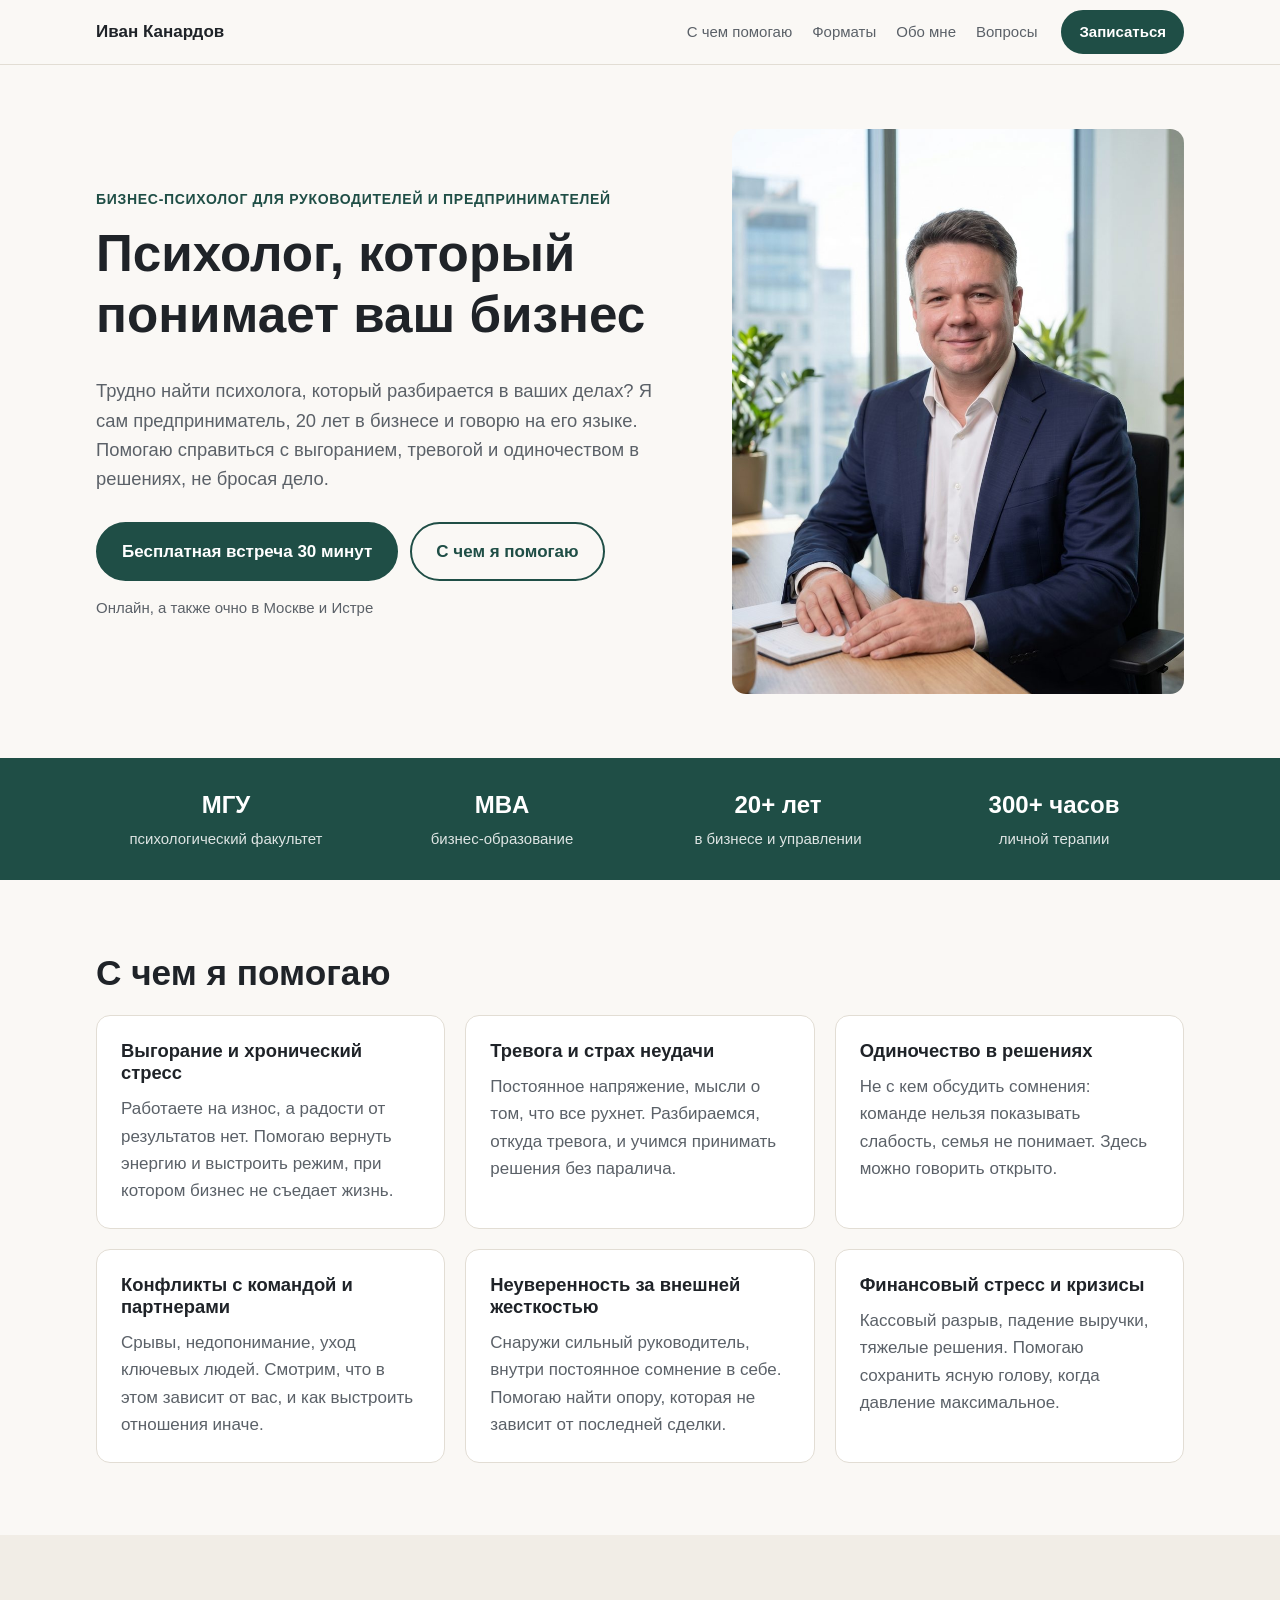
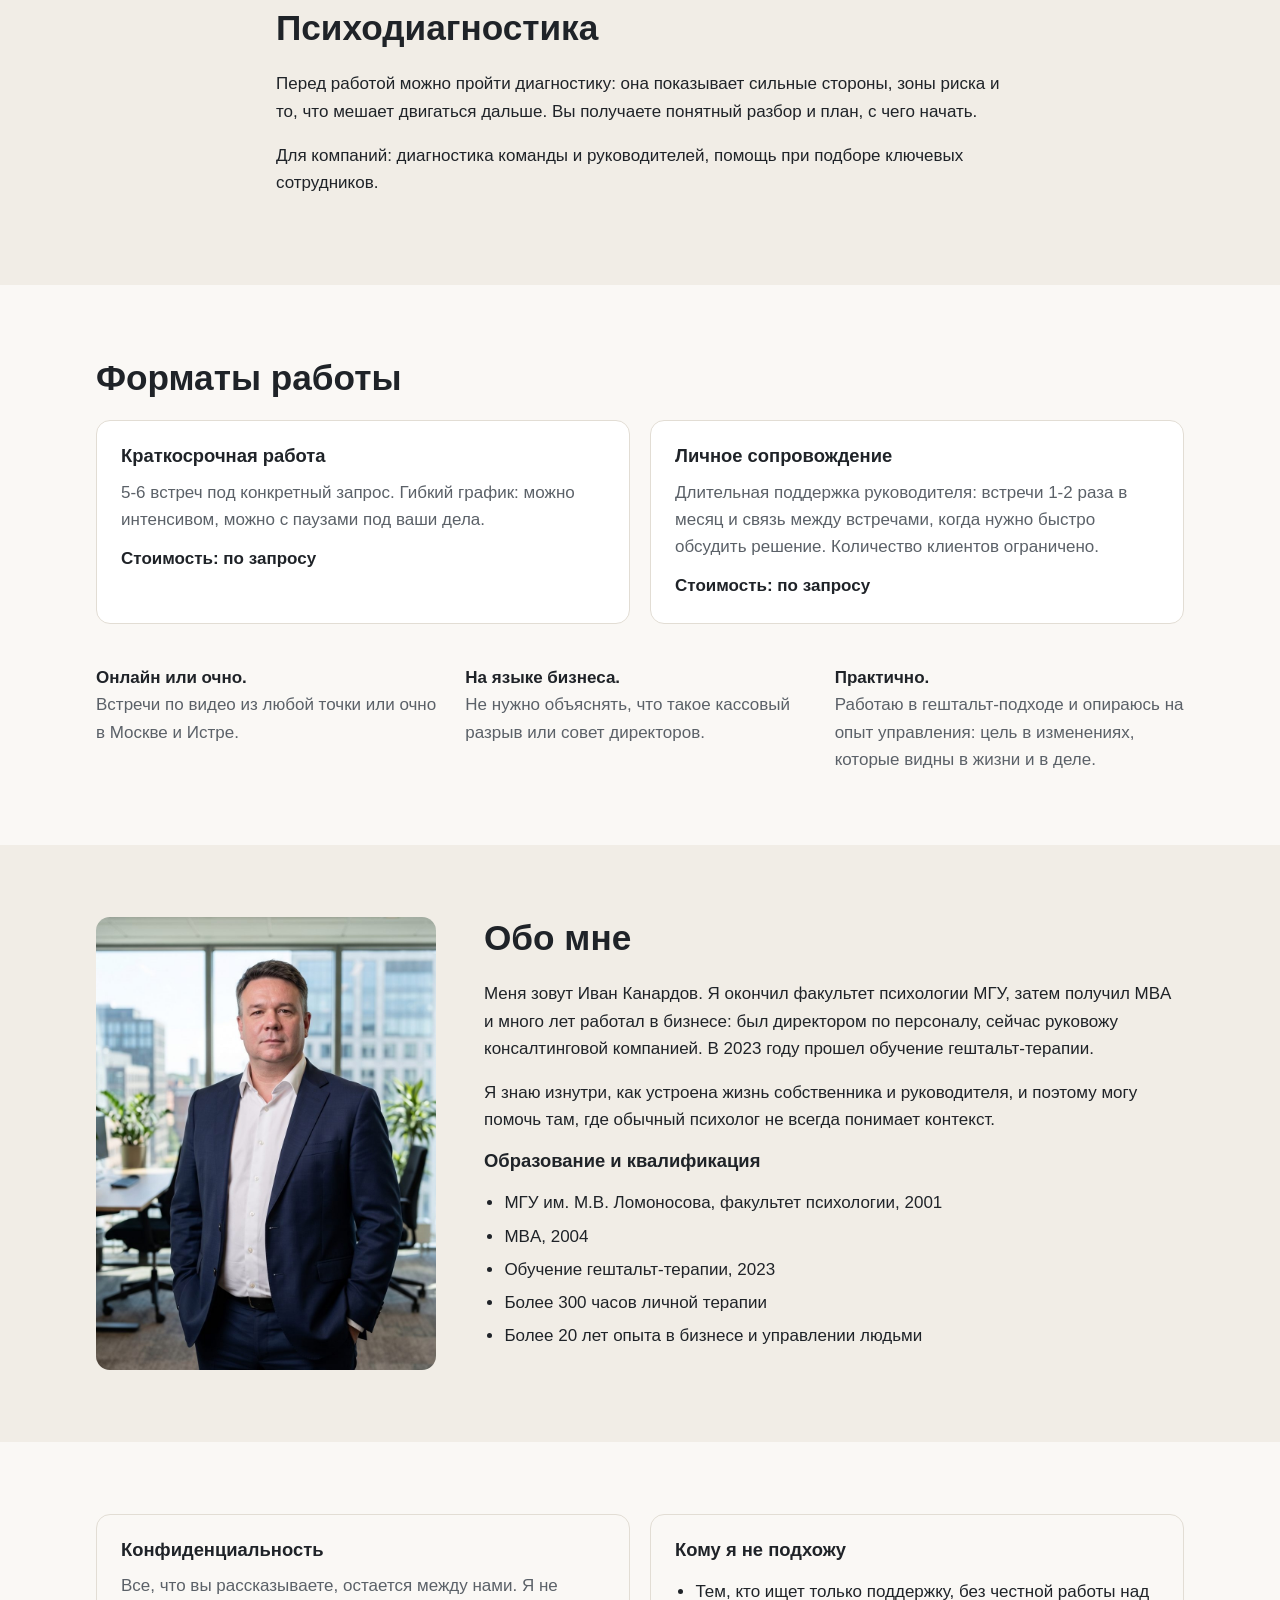
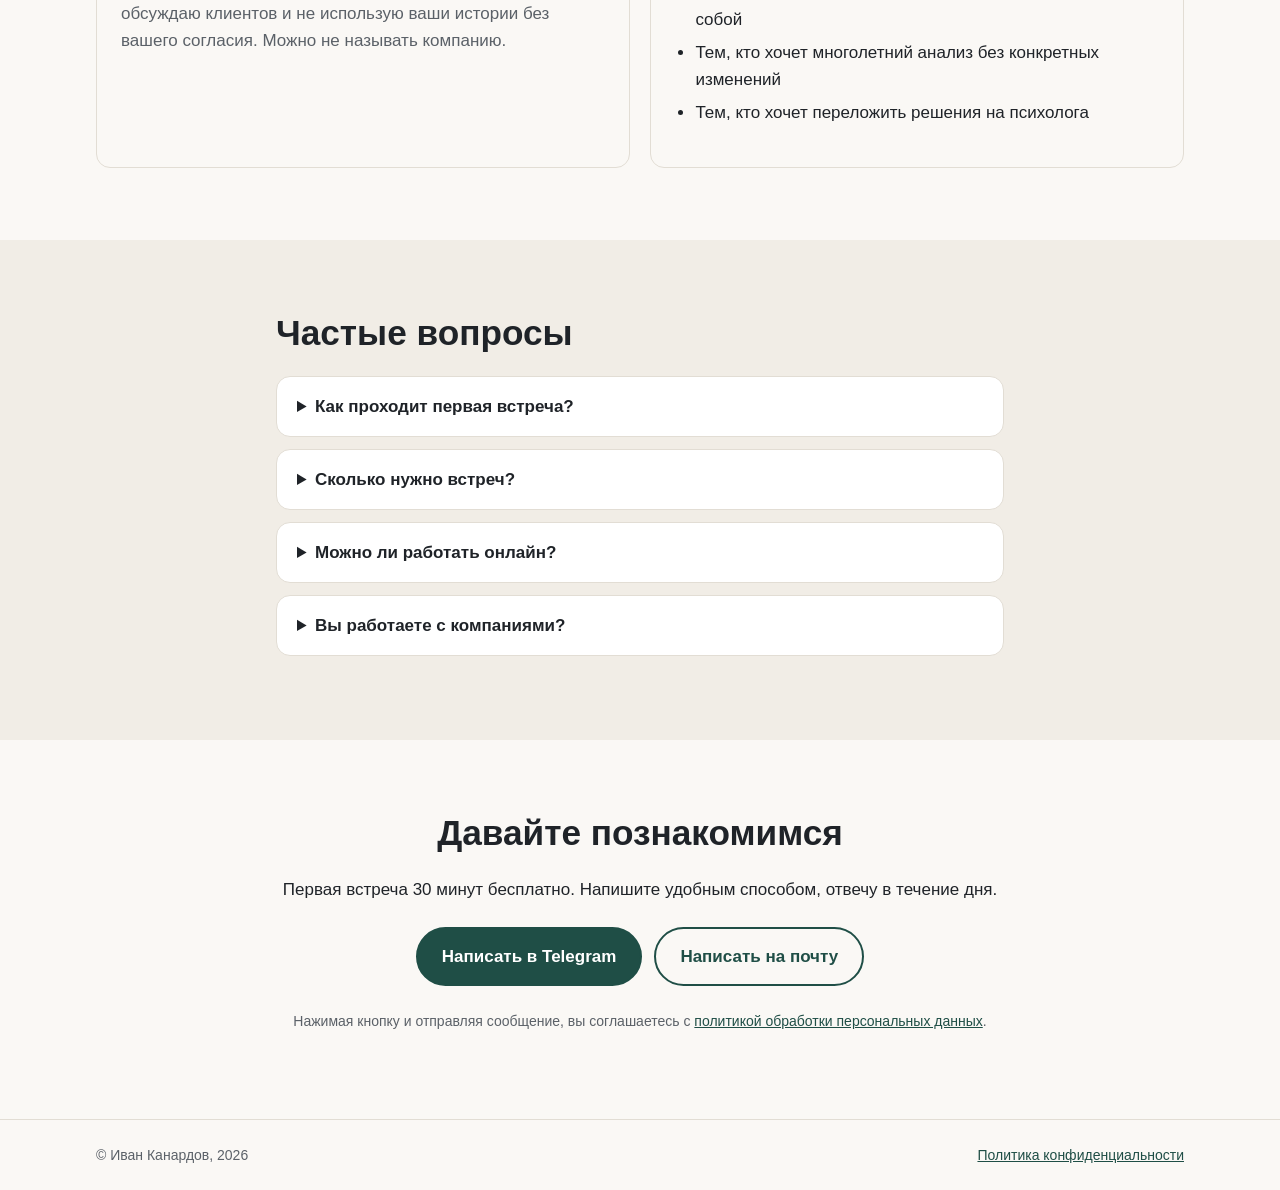
==== index.html @ 99f37c98 "Фото, контакты Telegram и почта Co-Authored-By: Claude Opus 5.5 (1M context) <noreply@anthropic.com>" ====
<!doctype html>
<html lang="ru">
<head>
<meta charset="utf-8">
<meta name="viewport" content="width=device-width, initial-scale=1">
<title>Иван Канардов, бизнес-психолог для руководителей и предпринимателей</title>
<meta name="description" content="Психолог для предпринимателей и руководителей. Выгорание, тревога, решения под давлением, конфликты в команде. МГУ, MBA, 20+ лет в бизнесе. Онлайн, очно в Москве и Истре.">
<link rel="stylesheet" href="style.css">
<!-- TODO: Яндекс Метрика, вставить счетчик после регистрации -->
</head>
<body>

<header class="top">
  <div class="wrap top__in">
    <a href="#" class="logo">Иван Канардов</a>
    <nav class="nav">
      <a href="#help">С чем помогаю</a>
      <a href="#formats">Форматы</a>
      <a href="#about">Обо мне</a>
      <a href="#faq">Вопросы</a>
    </nav>
    <a href="https://t.me/KanardovIvan" class="btn btn--small">Записаться</a>
  </div>
</header>

<section class="hero">
  <div class="wrap hero__in">
    <div class="hero__text">
      <p class="eyebrow">Бизнес-психолог для руководителей и предпринимателей</p>
      <h1>Психолог, который понимает ваш бизнес</h1>
      <p class="lead">Трудно найти психолога, который разбирается в ваших делах? Я сам предприниматель, 20 лет в бизнесе и говорю на его языке. Помогаю справиться с выгоранием, тревогой и одиночеством в решениях, не бросая дело.</p>
      <div class="hero__cta">
        <a href="#contact" class="btn">Бесплатная встреча 30 минут</a>
        <a href="#help" class="btn btn--ghost">С чем я помогаю</a>
      </div>
      <p class="hero__note">Онлайн, а также очно в Москве и Истре</p>
    </div>
    <div class="hero__photo">
      <img src="img/photo.jpg" alt="Иван Канардов" onerror="this.parentNode.classList.add('hero__photo--empty')">
    </div>
  </div>
</section>

<section class="facts">
  <div class="wrap facts__in">
    <div><b>МГУ</b><span>психологический факультет</span></div>
    <div><b>MBA</b><span>бизнес-образование</span></div>
    <div><b>20+ лет</b><span>в бизнесе и управлении</span></div>
    <div><b>300+ часов</b><span>личной терапии</span></div>
  </div>
</section>

<section id="help" class="section">
  <div class="wrap">
    <h2>С чем я помогаю</h2>
    <div class="cards">
      <article class="card">
        <h3>Выгорание и хронический стресс</h3>
        <p>Работаете на износ, а радости от результатов нет. Помогаю вернуть энергию и выстроить режим, при котором бизнес не съедает жизнь.</p>
      </article>
      <article class="card">
        <h3>Тревога и страх неудачи</h3>
        <p>Постоянное напряжение, мысли о том, что все рухнет. Разбираемся, откуда тревога, и учимся принимать решения без паралича.</p>
      </article>
      <article class="card">
        <h3>Одиночество в решениях</h3>
        <p>Не с кем обсудить сомнения: команде нельзя показывать слабость, семья не понимает. Здесь можно говорить открыто.</p>
      </article>
      <article class="card">
        <h3>Конфликты с командой и партнерами</h3>
        <p>Срывы, недопонимание, уход ключевых людей. Смотрим, что в этом зависит от вас, и как выстроить отношения иначе.</p>
      </article>
      <article class="card">
        <h3>Неуверенность за внешней жесткостью</h3>
        <p>Снаружи сильный руководитель, внутри постоянное сомнение в себе. Помогаю найти опору, которая не зависит от последней сделки.</p>
      </article>
      <article class="card">
        <h3>Финансовый стресс и кризисы</h3>
        <p>Кассовый разрыв, падение выручки, тяжелые решения. Помогаю сохранить ясную голову, когда давление максимальное.</p>
      </article>
    </div>
  </div>
</section>

<section id="diagnostics" class="section section--alt">
  <div class="wrap narrow">
    <h2>Психодиагностика</h2>
    <!-- TODO: текст от Ивана: какие методики, сколько длится, что клиент получает на выходе -->
    <p>Перед работой можно пройти диагностику: она показывает сильные стороны, зоны риска и то, что мешает двигаться дальше. Вы получаете понятный разбор и план, с чего начать.</p>
    <p>Для компаний: диагностика команды и руководителей, помощь при подборе ключевых сотрудников.</p>
  </div>
</section>

<section id="formats" class="section">
  <div class="wrap">
    <h2>Форматы работы</h2>
    <div class="cards cards--2">
      <article class="card card--big">
        <h3>Краткосрочная работа</h3>
        <p>5-6 встреч под конкретный запрос. Гибкий график: можно интенсивом, можно с паузами под ваши дела.</p>
        <!-- TODO: цена -->
        <p class="price">Стоимость: по запросу</p>
      </article>
      <article class="card card--big">
        <h3>Личное сопровождение</h3>
        <p>Длительная поддержка руководителя: встречи 1-2 раза в месяц и связь между встречами, когда нужно быстро обсудить решение. Количество клиентов ограничено.</p>
        <p class="price">Стоимость: по запросу</p>
      </article>
    </div>
    <ul class="how">
      <li><b>Онлайн или очно.</b> Встречи по видео из любой точки или очно в Москве и Истре.</li>
      <li><b>На языке бизнеса.</b> Не нужно объяснять, что такое кассовый разрыв или совет директоров.</li>
      <li><b>Практично.</b> Работаю в гештальт-подходе и опираюсь на опыт управления: цель в изменениях, которые видны в жизни и в деле.</li>
    </ul>
  </div>
</section>

<section id="about" class="section section--alt">
  <div class="wrap about">
    <img class="about__photo" src="img/about.jpg" alt="Иван Канардов" loading="lazy">
    <div>
    <h2>Обо мне</h2>
    <p>Меня зовут Иван Канардов. Я окончил факультет психологии МГУ, затем получил MBA и много лет работал в бизнесе: был директором по персоналу, сейчас руковожу консалтинговой компанией. В 2023 году прошел обучение гештальт-терапии.</p>
    <p>Я знаю изнутри, как устроена жизнь собственника и руководителя, и поэтому могу помочь там, где обычный психолог не всегда понимает контекст.</p>
    <h3>Образование и квалификация</h3>
    <ul class="list">
      <li>МГУ им. М.В. Ломоносова, факультет психологии, 2001</li>
      <li>MBA, 2004</li>
      <li>Обучение гештальт-терапии, 2023</li>
      <li>Более 300 часов личной терапии</li>
      <li>Более 20 лет опыта в бизнесе и управлении людьми</li>
    </ul>
    </div>
  </div>
</section>

<section class="section">
  <div class="wrap cards cards--2">
    <article class="card card--plain">
      <h3>Конфиденциальность</h3>
      <p>Все, что вы рассказываете, остается между нами. Я не обсуждаю клиентов и не использую ваши истории без вашего согласия. Можно не называть компанию.</p>
    </article>
    <article class="card card--plain">
      <h3>Кому я не подхожу</h3>
      <ul class="list">
        <li>Тем, кто ищет только поддержку, без честной работы над собой</li>
        <li>Тем, кто хочет многолетний анализ без конкретных изменений</li>
        <li>Тем, кто хочет переложить решения на психолога</li>
      </ul>
    </article>
  </div>
</section>

<section id="faq" class="section section--alt">
  <div class="wrap narrow">
    <h2>Частые вопросы</h2>
    <details><summary>Как проходит первая встреча?</summary><p>Это бесплатный разговор на 30 минут по видео. Вы рассказываете, что беспокоит, я задаю вопросы и говорю, чем могу помочь. Решение о дальнейшей работе принимаете вы.</p></details>
    <details><summary>Сколько нужно встреч?</summary><p>Под конкретный запрос часто хватает 5-6 встреч. Если задача шире, договоримся о длительном сопровождении.</p></details>
    <details><summary>Можно ли работать онлайн?</summary><p>Да, большинство встреч проходит онлайн. Это удобно при плотном графике и командировках.</p></details>
    <details><summary>Вы работаете с компаниями?</summary><p>Да: диагностика команд, сопровождение руководителей, помощь в конфликтах. Напишите, обсудим задачу.</p></details>
  </div>
</section>

<section id="contact" class="section contact">
  <div class="wrap narrow">
    <h2>Давайте познакомимся</h2>
    <p>Первая встреча 30 минут бесплатно. Напишите удобным способом, отвечу в течение дня.</p>
    <div class="contact__btns">
      <a class="btn" href="https://t.me/KanardovIvan">Написать в Telegram</a>
      <a class="btn btn--ghost" href="mailto:kanardov@gmail.com">Написать на почту</a>
    </div>
    <p class="small">Нажимая кнопку и отправляя сообщение, вы соглашаетесь с <a href="privacy.html">политикой обработки персональных данных</a>.</p>
  </div>
</section>

<footer class="foot">
  <div class="wrap foot__in">
    <span>© Иван Канардов, 2026</span>
    <a href="privacy.html">Политика конфиденциальности</a>
  </div>
</footer>

</body>
</html>
---- style.css ----
:root {
  --bg: #faf8f5;
  --bg-alt: #f1ede6;
  --text: #1f2328;
  --muted: #5b6168;
  --accent: #1f4e46;
  --accent-hover: #163a34;
  --card: #ffffff;
  --line: #e2ddd4;
  --radius: 14px;
}

* { box-sizing: border-box; }
html { scroll-behavior: smooth; }
body {
  margin: 0;
  font-family: -apple-system, BlinkMacSystemFont, "Segoe UI", Roboto, Arial, sans-serif;
  font-size: 17px;
  line-height: 1.6;
  color: var(--text);
  background: var(--bg);
}
img { max-width: 100%; display: block; }
a { color: var(--accent); }
h1, h2, h3 { line-height: 1.2; margin: 0 0 .6em; }
h1 { font-size: clamp(2rem, 5vw, 3.2rem); }
h2 { font-size: clamp(1.6rem, 3.5vw, 2.2rem); }
h3 { font-size: 1.15rem; }

.wrap { max-width: 1120px; margin: 0 auto; padding: 0 16px; }
.narrow { max-width: 760px; }

.btn {
  display: inline-block;
  background: var(--accent);
  color: #fff;
  text-decoration: none;
  padding: 14px 24px;
  border-radius: 999px;
  font-weight: 600;
  border: 2px solid var(--accent);
  transition: background .15s;
}
.btn:hover { background: var(--accent-hover); border-color: var(--accent-hover); }
.btn--ghost { background: transparent; color: var(--accent); }
.btn--ghost:hover { background: var(--bg-alt); }
.btn--small { padding: 8px 16px; font-size: 15px; }

.top {
  position: sticky; top: 0; z-index: 10;
  background: rgba(250, 248, 245, .95);
  border-bottom: 1px solid var(--line);
}
.top__in { display: flex; align-items: center; gap: 24px; height: 64px; }
.logo { font-weight: 700; text-decoration: none; color: var(--text); margin-right: auto; }
.nav { display: flex; gap: 20px; }
.nav a { color: var(--muted); text-decoration: none; font-size: 15px; }
.nav a:hover { color: var(--text); }

.hero { padding: 64px 0; }
.hero__in { display: grid; grid-template-columns: 1.3fr 1fr; gap: 48px; align-items: center; }
.eyebrow { color: var(--accent); font-weight: 600; text-transform: uppercase; letter-spacing: .05em; font-size: 14px; margin: 0 0 12px; }
.lead { font-size: 1.15rem; color: var(--muted); }
.hero__cta { display: flex; flex-wrap: wrap; gap: 12px; margin: 28px 0 12px; }
.hero__note { color: var(--muted); font-size: 15px; }
.hero__photo img { border-radius: var(--radius); aspect-ratio: 4 / 5; object-fit: cover; width: 100%; }
.hero__photo--empty { aspect-ratio: 4 / 5; background: var(--bg-alt); border-radius: var(--radius); }
.hero__photo--empty img { display: none; }

.facts { background: var(--accent); color: #fff; padding: 28px 0; }
.facts__in { display: grid; grid-template-columns: repeat(4, 1fr); gap: 16px; text-align: center; }
.facts b { display: block; font-size: 1.5rem; }
.facts span { opacity: .85; font-size: 15px; }

.section { padding: 72px 0; }
.section--alt { background: var(--bg-alt); }

.cards { display: grid; grid-template-columns: repeat(3, 1fr); gap: 20px; }
.cards--2 { grid-template-columns: repeat(2, 1fr); }
.card { background: var(--card); border: 1px solid var(--line); border-radius: var(--radius); padding: 24px; }
.card p { color: var(--muted); margin: 0; }
.card--big p + p { margin-top: 12px; }
.card--plain { background: transparent; }
.price { color: var(--text) !important; font-weight: 600; }

.how { list-style: none; padding: 0; margin: 40px 0 0; display: grid; grid-template-columns: repeat(3, 1fr); gap: 20px; }
.how li { color: var(--muted); }
.how b { color: var(--text); display: block; }

.list { padding-left: 1.2em; }
.list li { margin-bottom: 6px; }

details { background: var(--card); border: 1px solid var(--line); border-radius: var(--radius); padding: 16px 20px; margin-bottom: 12px; }
summary { cursor: pointer; font-weight: 600; }
details p { color: var(--muted); margin: 12px 0 0; }

.contact { text-align: center; }
.contact__btns { display: flex; justify-content: center; flex-wrap: wrap; gap: 12px; margin: 24px 0; }
.small { font-size: 14px; color: var(--muted); }

.foot { border-top: 1px solid var(--line); padding: 24px 0; font-size: 14px; color: var(--muted); }
.foot__in { display: flex; justify-content: space-between; flex-wrap: wrap; gap: 12px; }

@media (max-width: 860px) {
  .nav { display: none; }
  .hero { padding: 40px 0; }
  .hero__in { grid-template-columns: 1fr; gap: 32px; }
  .hero__photo { max-width: 360px; }
  .facts__in { grid-template-columns: repeat(2, 1fr); }
  .cards, .cards--2, .how { grid-template-columns: 1fr; }
  .section { padding: 48px 0; }
}

.about { display: grid; grid-template-columns: 340px 1fr; gap: 48px; align-items: start; }
.about__photo { border-radius: var(--radius); aspect-ratio: 3 / 4; object-fit: cover; width: 100%; }
@media (max-width: 860px) {
  .about { grid-template-columns: 1fr; gap: 24px; }
  .about__photo { max-width: 320px; }
}
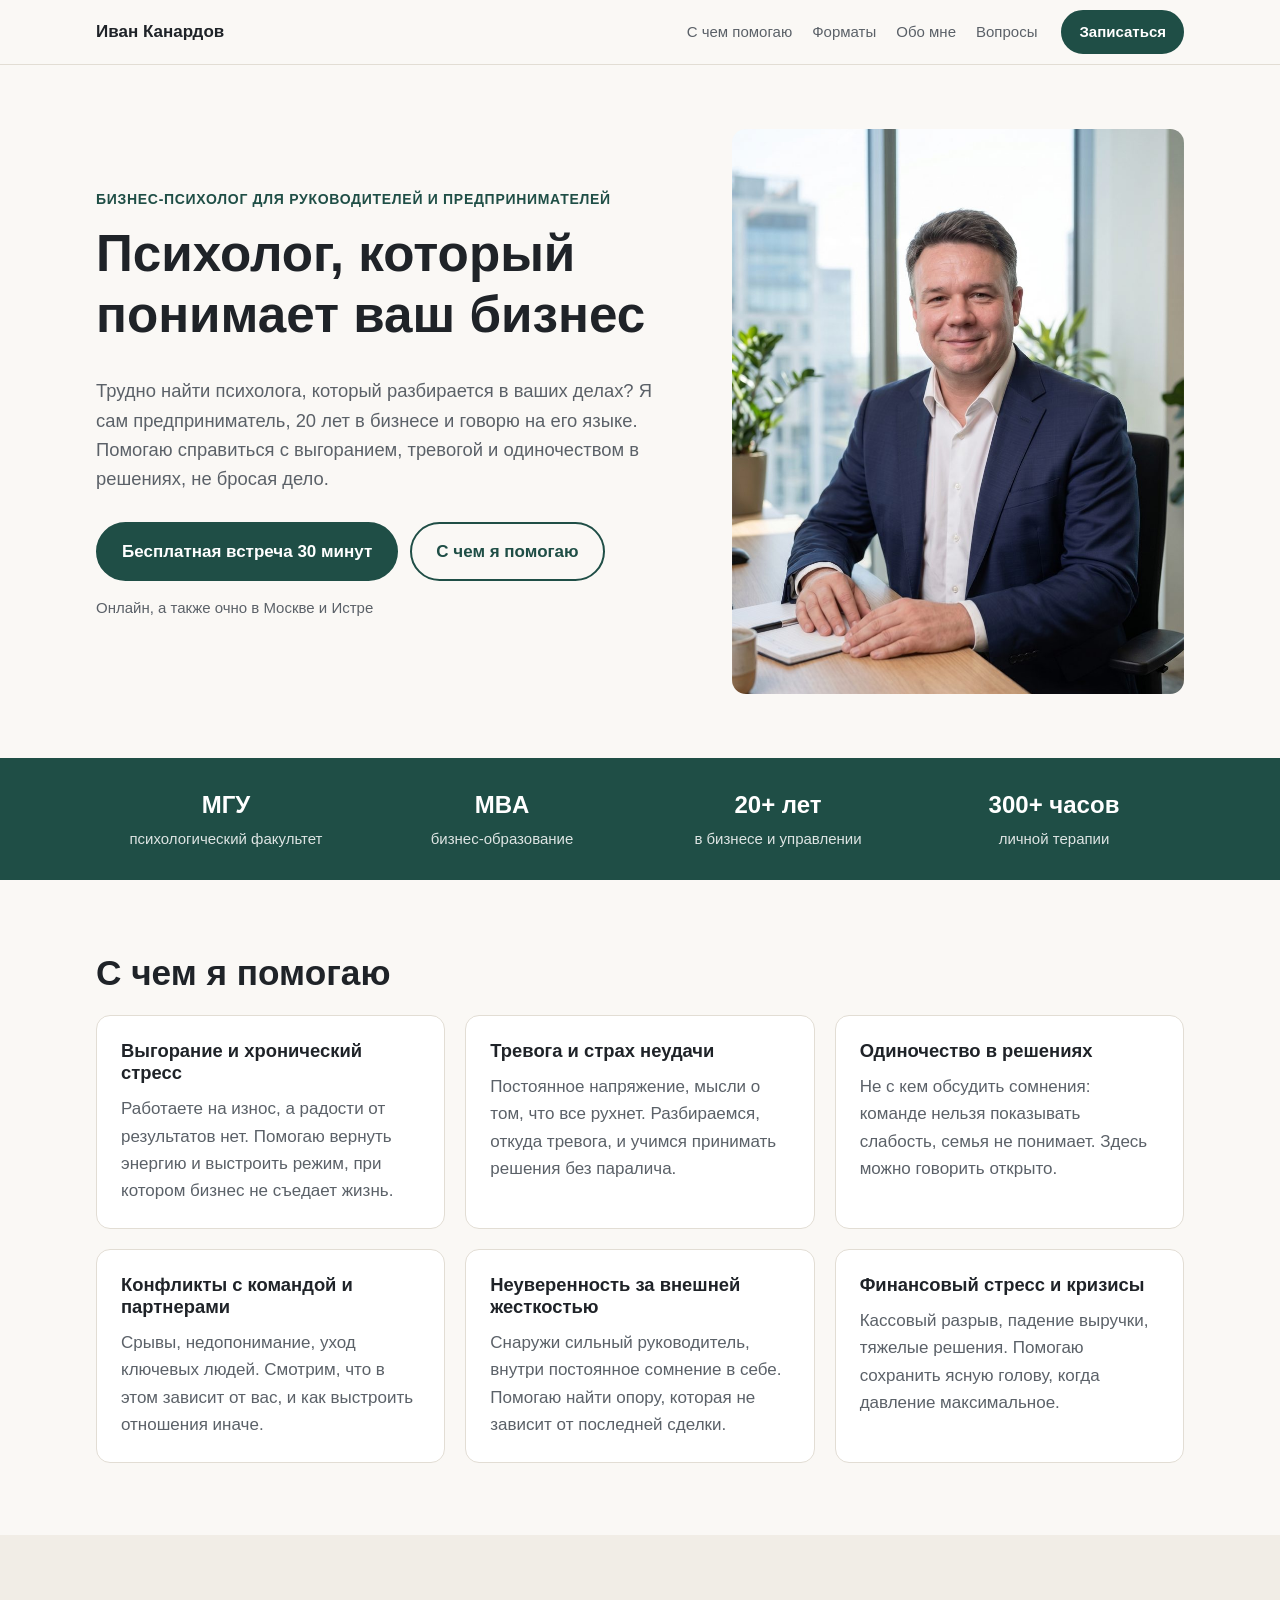
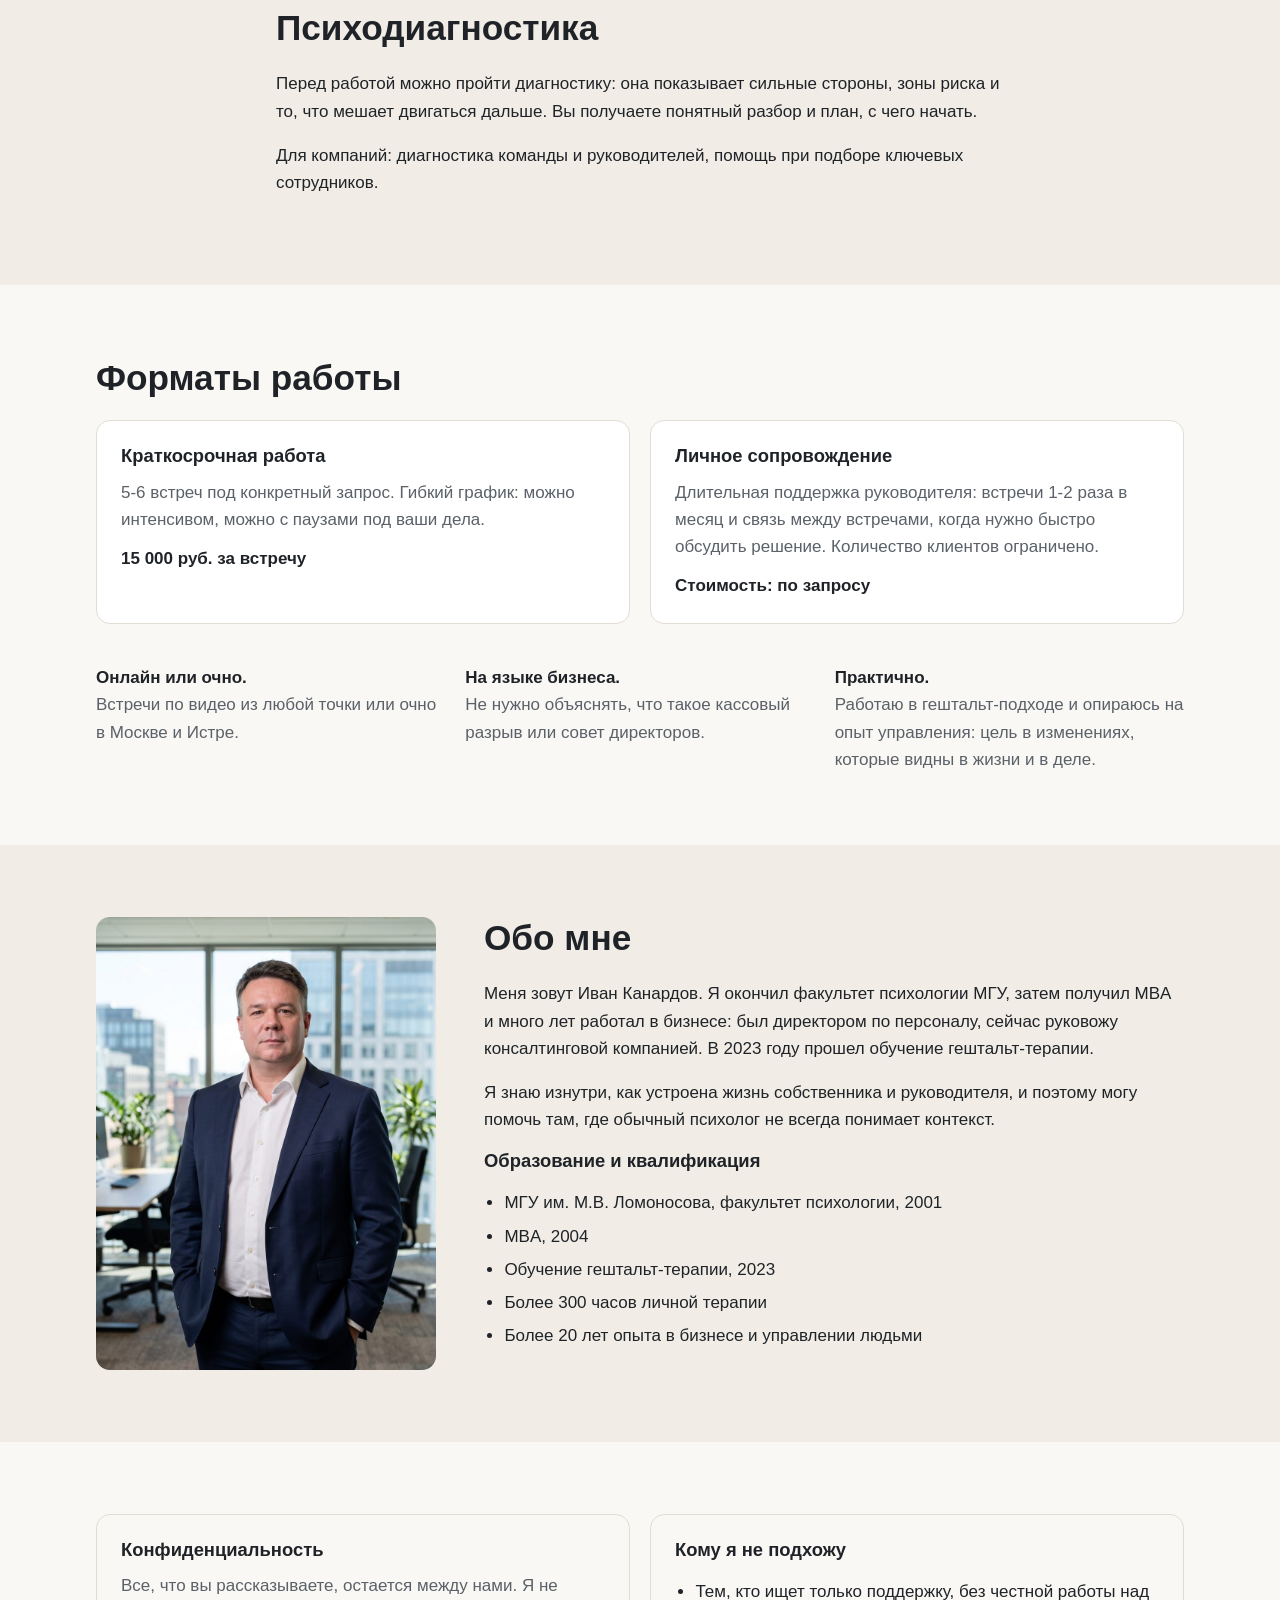
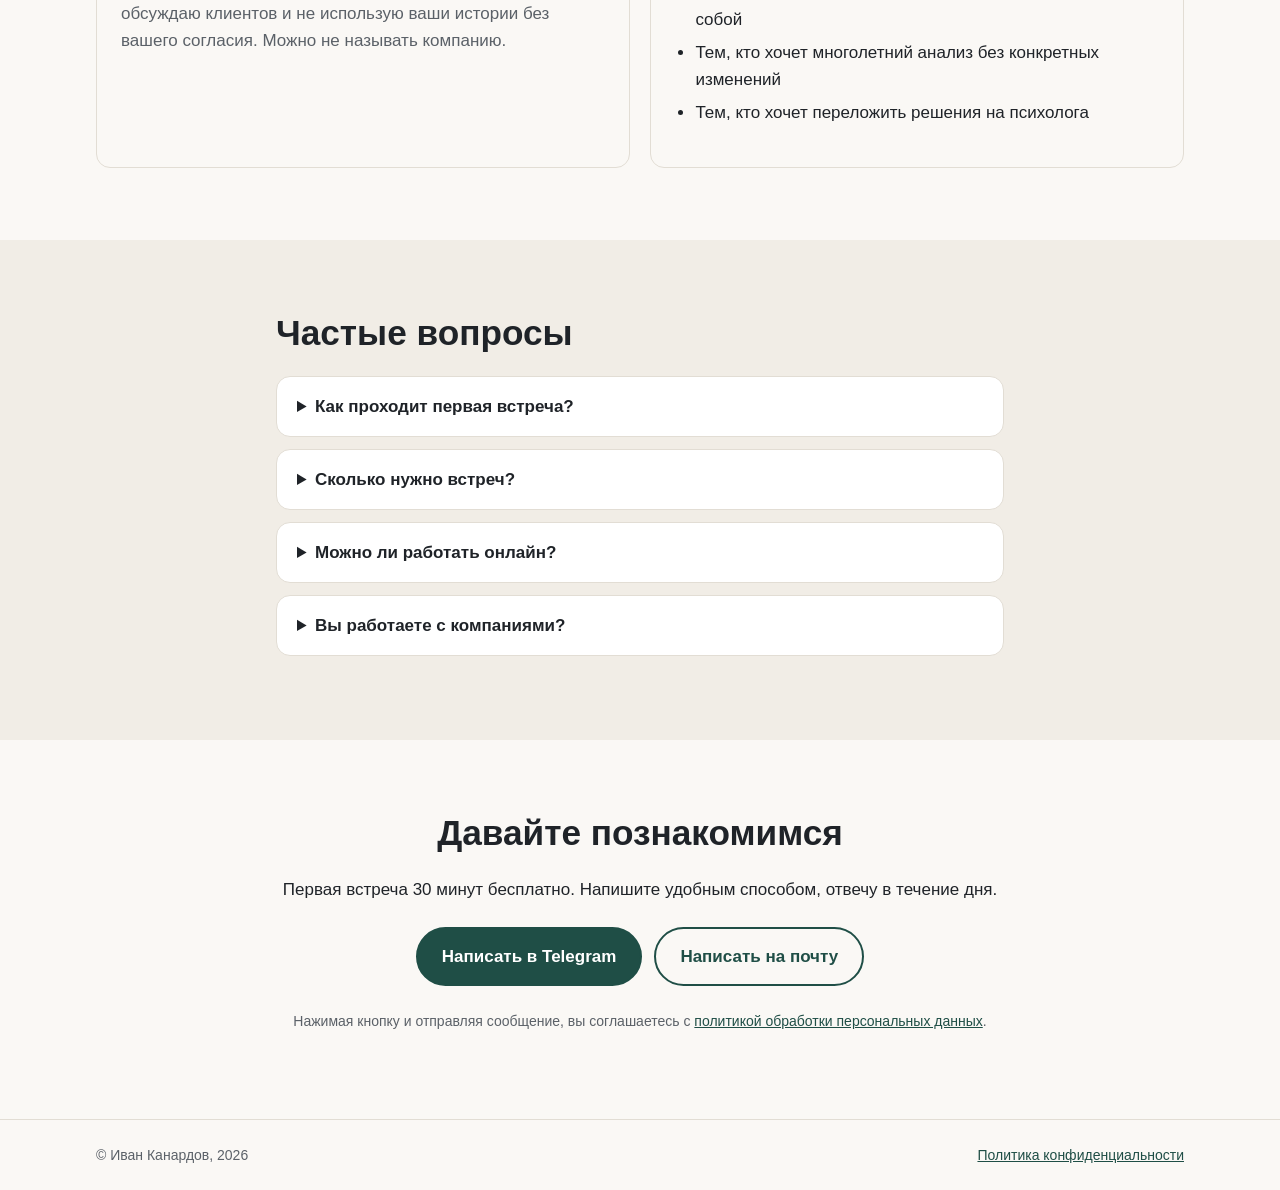
==== commit 784025e1: "Цена сессии 15 000 руб. Co-Authored-By: Claude Opus 5.5 (1M context) <noreply@anthropic.com> Claude-" ====
--- a/index.html
+++ b/index.html
@@ -6,7 +6,19 @@
 <title>Иван Канардов, бизнес-психолог для руководителей и предпринимателей</title>
 <meta name="description" content="Психолог для предпринимателей и руководителей. Выгорание, тревога, решения под давлением, конфликты в команде. МГУ, MBA, 20+ лет в бизнесе. Онлайн, очно в Москве и Истре.">
 <link rel="stylesheet" href="style.css">
-<!-- TODO: Яндекс Метрика, вставить счетчик после регистрации -->
+<!-- Yandex.Metrika counter -->
+<script type="text/javascript">
+    (function(m,e,t,r,i,k,a){
+        m[i]=m[i]||function(){(m[i].a=m[i].a||[]).push(arguments)};
+        m[i].l=1*new Date();
+        for (var j = 0; j < document.scripts.length; j++) {if (document.scripts[j].src === r) { return; }}
+        k=e.createElement(t),a=e.getElementsByTagName(t)[0],k.async=1,k.src=r,a.parentNode.insertBefore(k,a)
+    })(window, document,'script','https://mc.yandex.ru/metrika/tag.js?id=113655738', 'ym');
+
+    ym(113655738, 'init', {ssr:true, webvisor:true, clickmap:true, ecommerce:"dataLayer", referrer: document.referrer, url: location.href, accurateTrackBounce:true, trackLinks:true});
+</script>
+<noscript><div><img src="https://mc.yandex.ru/watch/113655738" style="position:absolute; left:-9999px;" alt="" /></div></noscript>
+<!-- /Yandex.Metrika counter -->
 </head>
 <body>
 
@@ -98,8 +110,7 @@
       <article class="card card--big">
         <h3>Краткосрочная работа</h3>
         <p>5-6 встреч под конкретный запрос. Гибкий график: можно интенсивом, можно с паузами под ваши дела.</p>
-        <!-- TODO: цена -->
-        <p class="price">Стоимость: по запросу</p>
+        <p class="price">15 000 руб. за встречу</p>
       </article>
       <article class="card card--big">
         <h3>Личное сопровождение</h3>
@@ -180,5 +191,13 @@
   </div>
 </footer>
 
+<script>
+document.addEventListener('click', function (e) {
+  var a = e.target.closest('a[href]');
+  if (!a || typeof ym !== 'function') return;
+  if (a.href.indexOf('t.me/') !== -1) ym(113655738, 'reachGoal', 'telegram_click');
+  else if (a.href.indexOf('mailto:') === 0) ym(113655738, 'reachGoal', 'email_click');
+});
+</script>
 </body>
 </html>
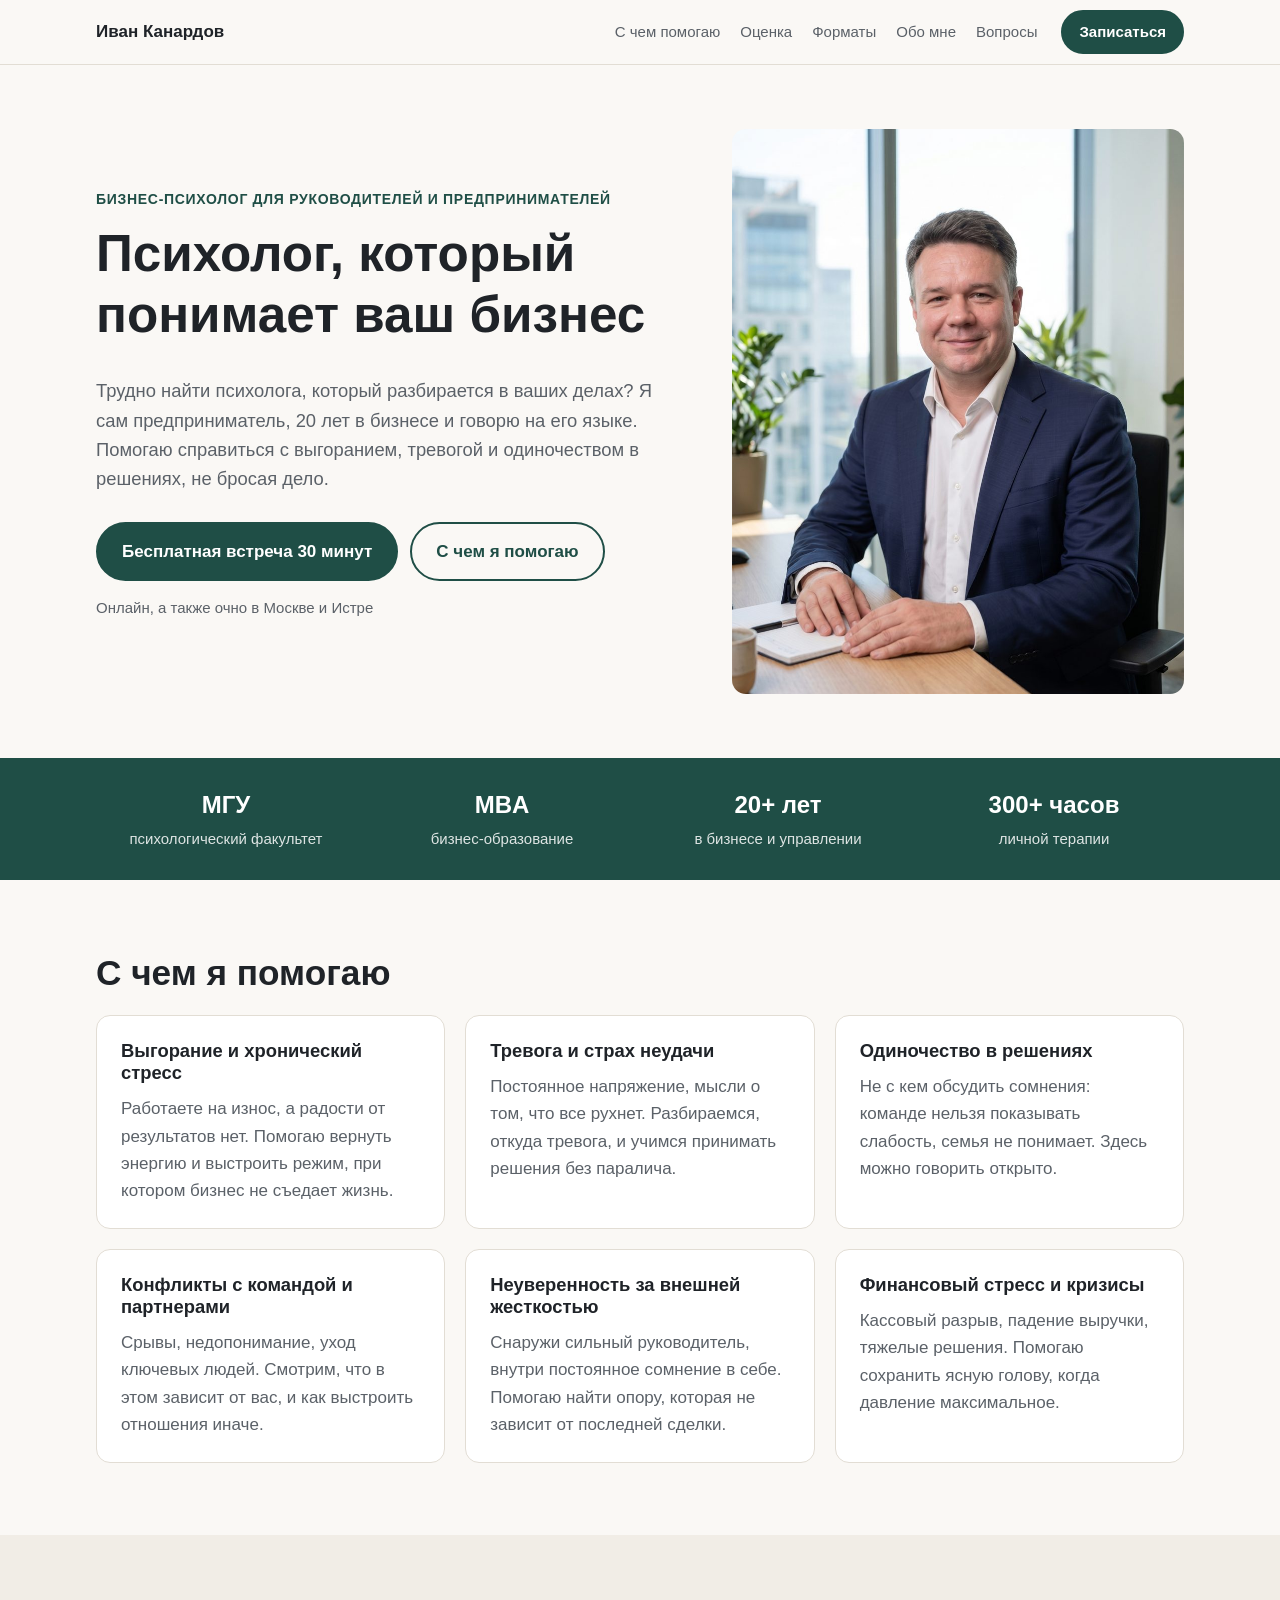
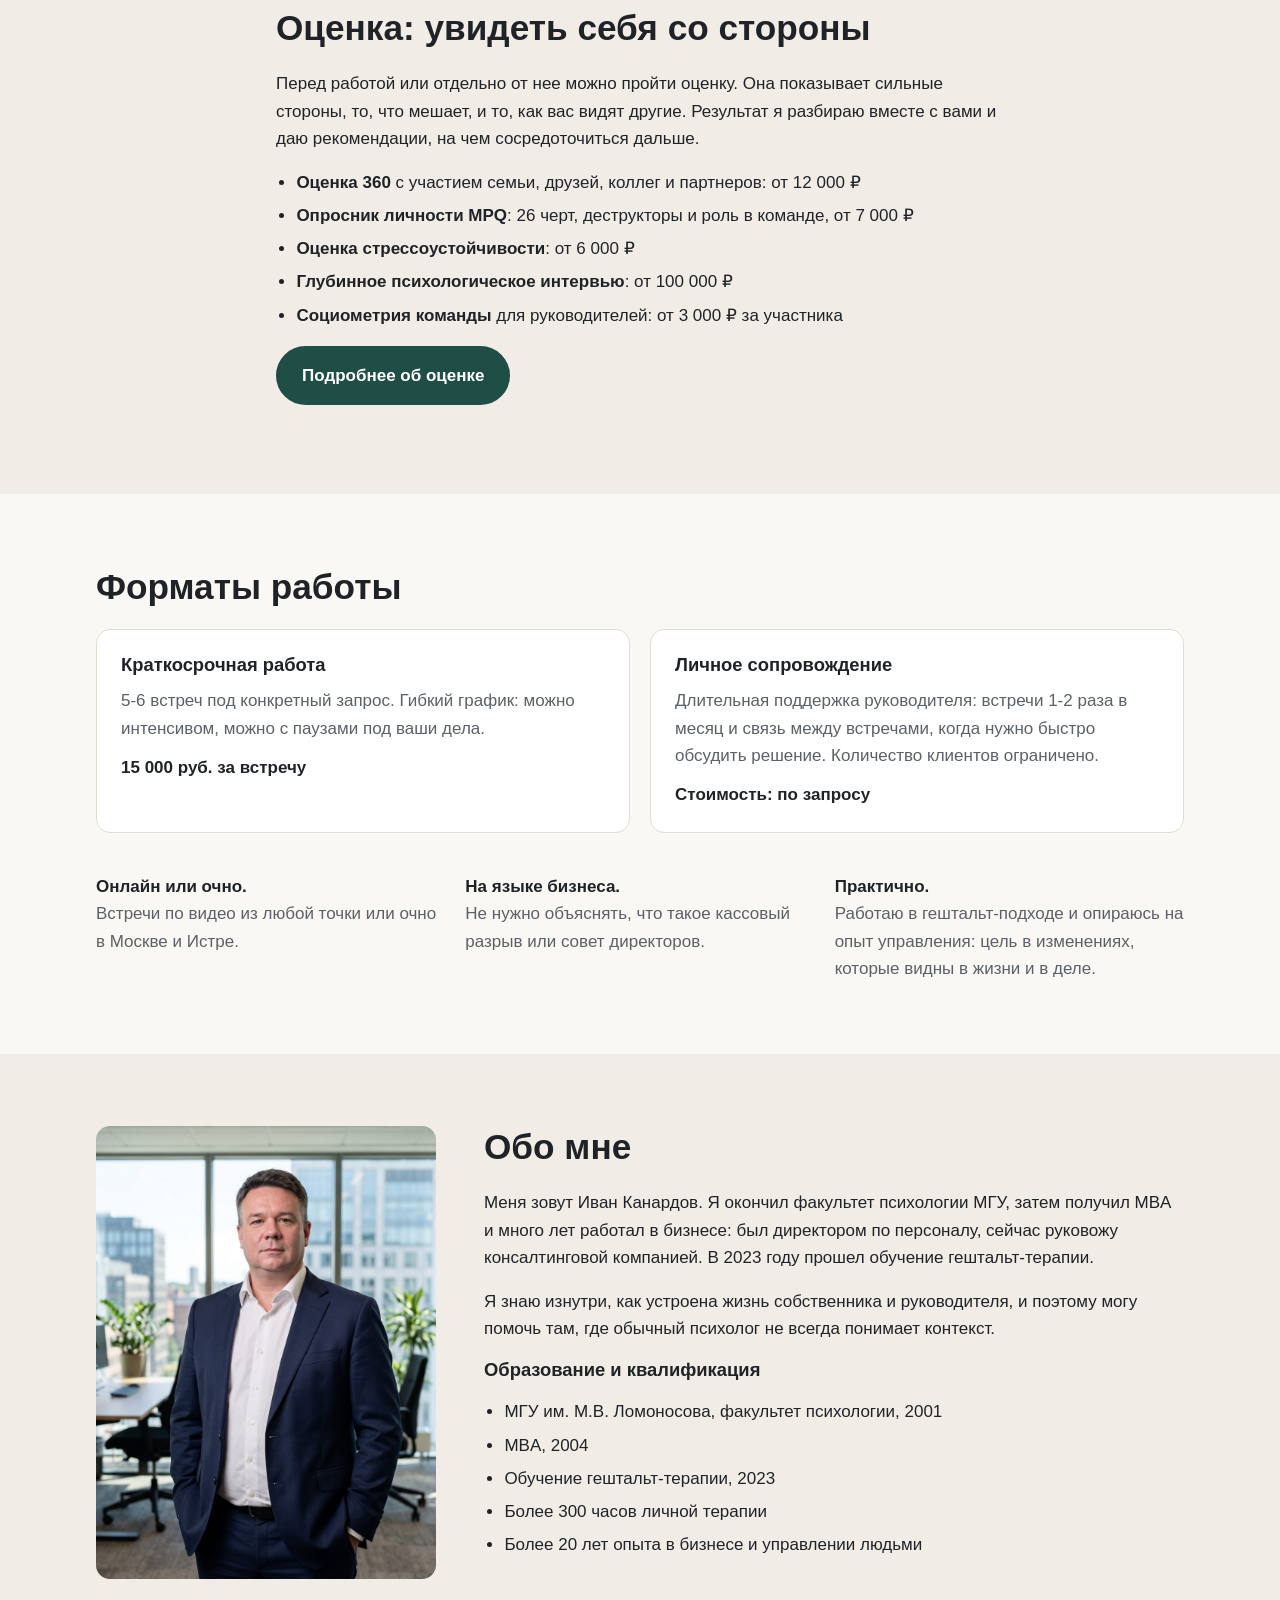
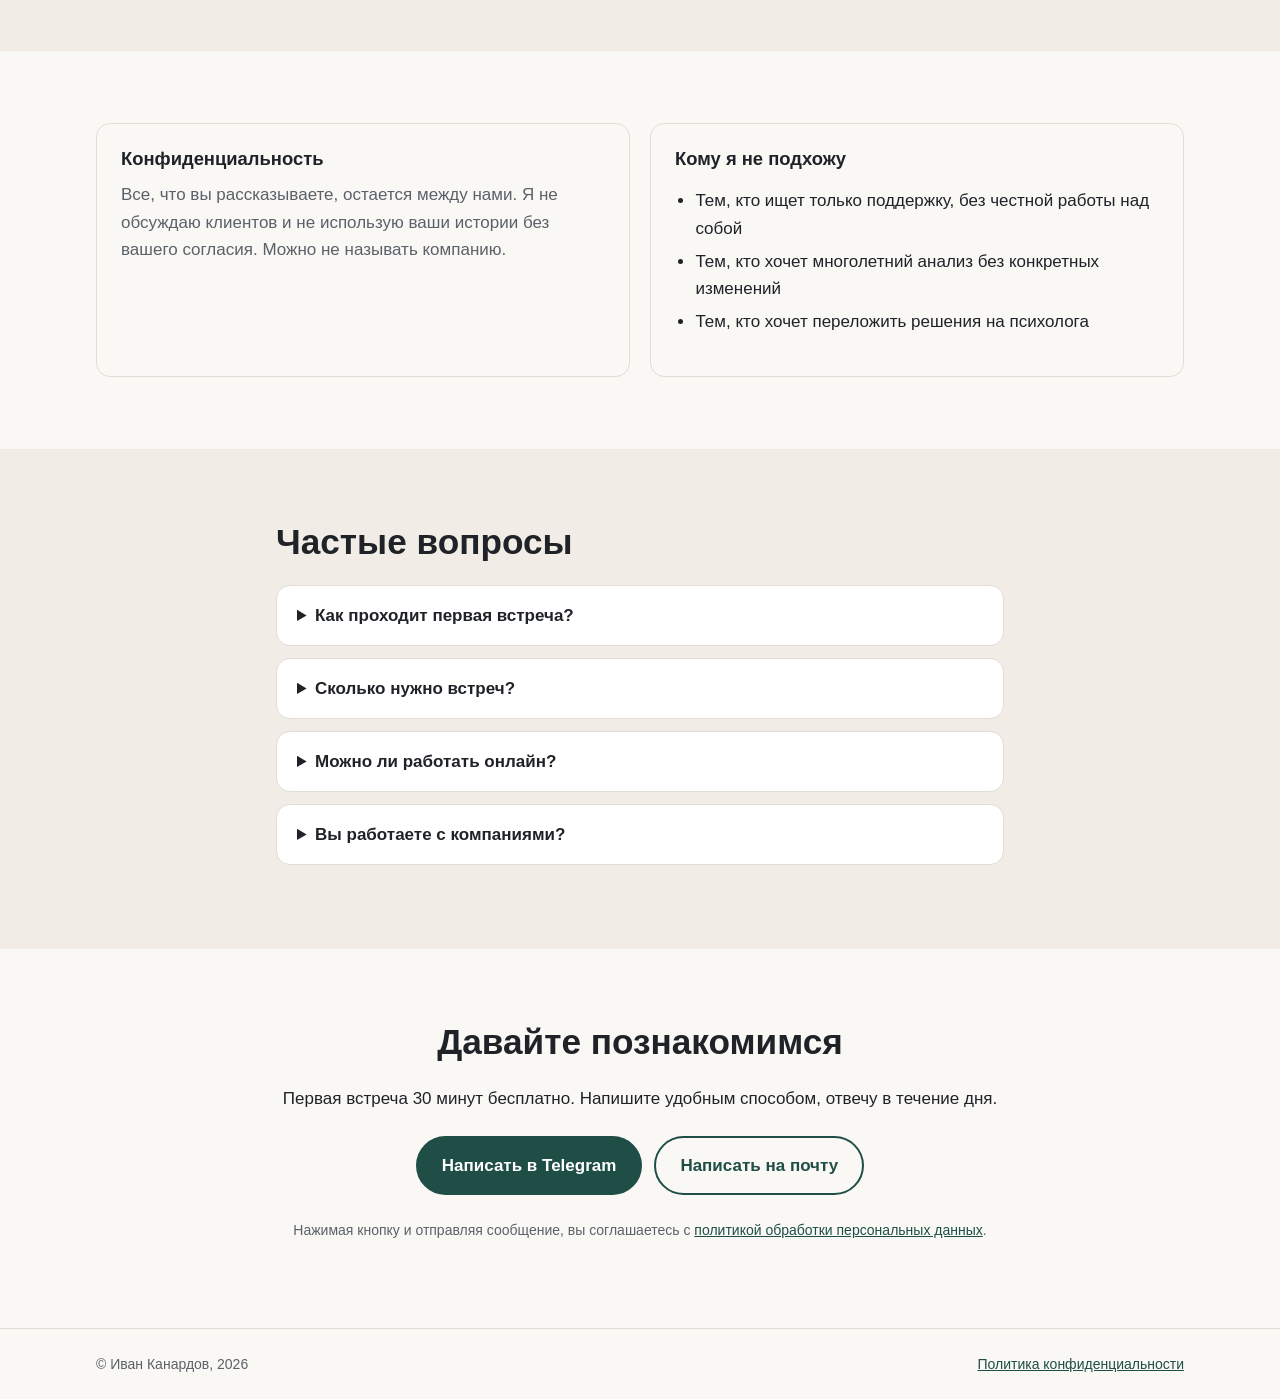
==== commit 0a96b9c8: "Страница Оценка: 360, MPQ, стресс, глубинное интервью, социометрия Co-Authored-By: Claude Opus 5.5 (" ====
--- a/index.html
+++ b/index.html
@@ -27,6 +27,7 @@
     <a href="#" class="logo">Иван Канардов</a>
     <nav class="nav">
       <a href="#help">С чем помогаю</a>
+      <a href="ocenka.html">Оценка</a>
       <a href="#formats">Форматы</a>
       <a href="#about">Обо мне</a>
       <a href="#faq">Вопросы</a>
@@ -96,10 +97,16 @@
 
 <section id="diagnostics" class="section section--alt">
   <div class="wrap narrow">
-    <h2>Психодиагностика</h2>
-    <!-- TODO: текст от Ивана: какие методики, сколько длится, что клиент получает на выходе -->
-    <p>Перед работой можно пройти диагностику: она показывает сильные стороны, зоны риска и то, что мешает двигаться дальше. Вы получаете понятный разбор и план, с чего начать.</p>
-    <p>Для компаний: диагностика команды и руководителей, помощь при подборе ключевых сотрудников.</p>
+    <h2>Оценка: увидеть себя со стороны</h2>
+    <p>Перед работой или отдельно от нее можно пройти оценку. Она показывает сильные стороны, то, что мешает, и то, как вас видят другие. Результат я разбираю вместе с вами и даю рекомендации, на чем сосредоточиться дальше.</p>
+    <ul class="list">
+      <li><b>Оценка 360</b> с участием семьи, друзей, коллег и партнеров: от 12 000 ₽</li>
+      <li><b>Опросник личности MPQ</b>: 26 черт, деструкторы и роль в команде, от 7 000 ₽</li>
+      <li><b>Оценка стрессоустойчивости</b>: от 6 000 ₽</li>
+      <li><b>Глубинное психологическое интервью</b>: от 100 000 ₽</li>
+      <li><b>Социометрия команды</b> для руководителей: от 3 000 ₽ за участника</li>
+    </ul>
+    <p><a class="btn" href="ocenka.html">Подробнее об оценке</a></p>
   </div>
 </section>
 
--- a/style.css
+++ b/style.css
@@ -117,3 +117,11 @@
   .about { grid-template-columns: 1fr; gap: 24px; }
   .about__photo { max-width: 320px; }
 }
+
+/* Страница оценки */
+.hero--page { padding-bottom: 32px; }
+.toc { display: flex; flex-wrap: wrap; gap: 8px 16px; margin-top: 24px; }
+.toc a { color: var(--accent); }
+.method__lead { font-size: 1.1rem; }
+.method__price { margin-top: 24px; }
+.method__price span { display: block; font-weight: 400; color: var(--muted); margin-top: 4px; }
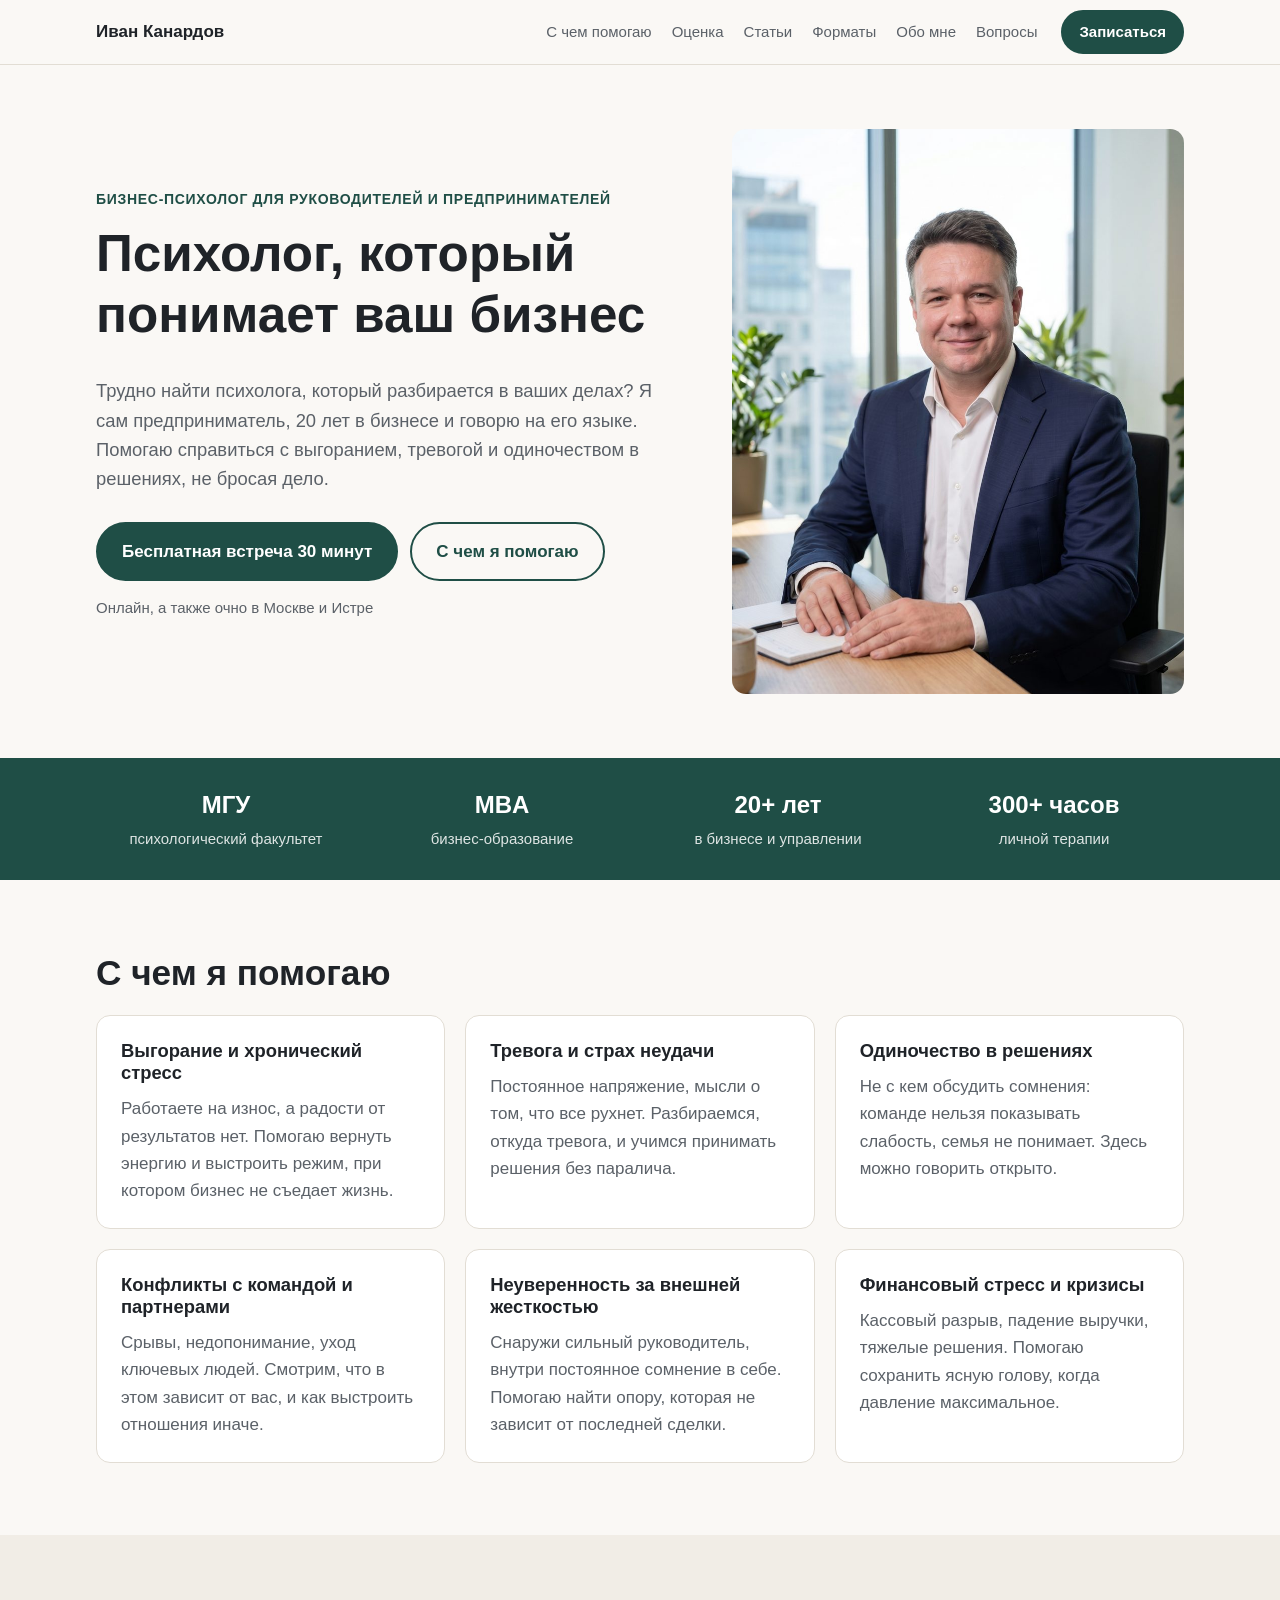
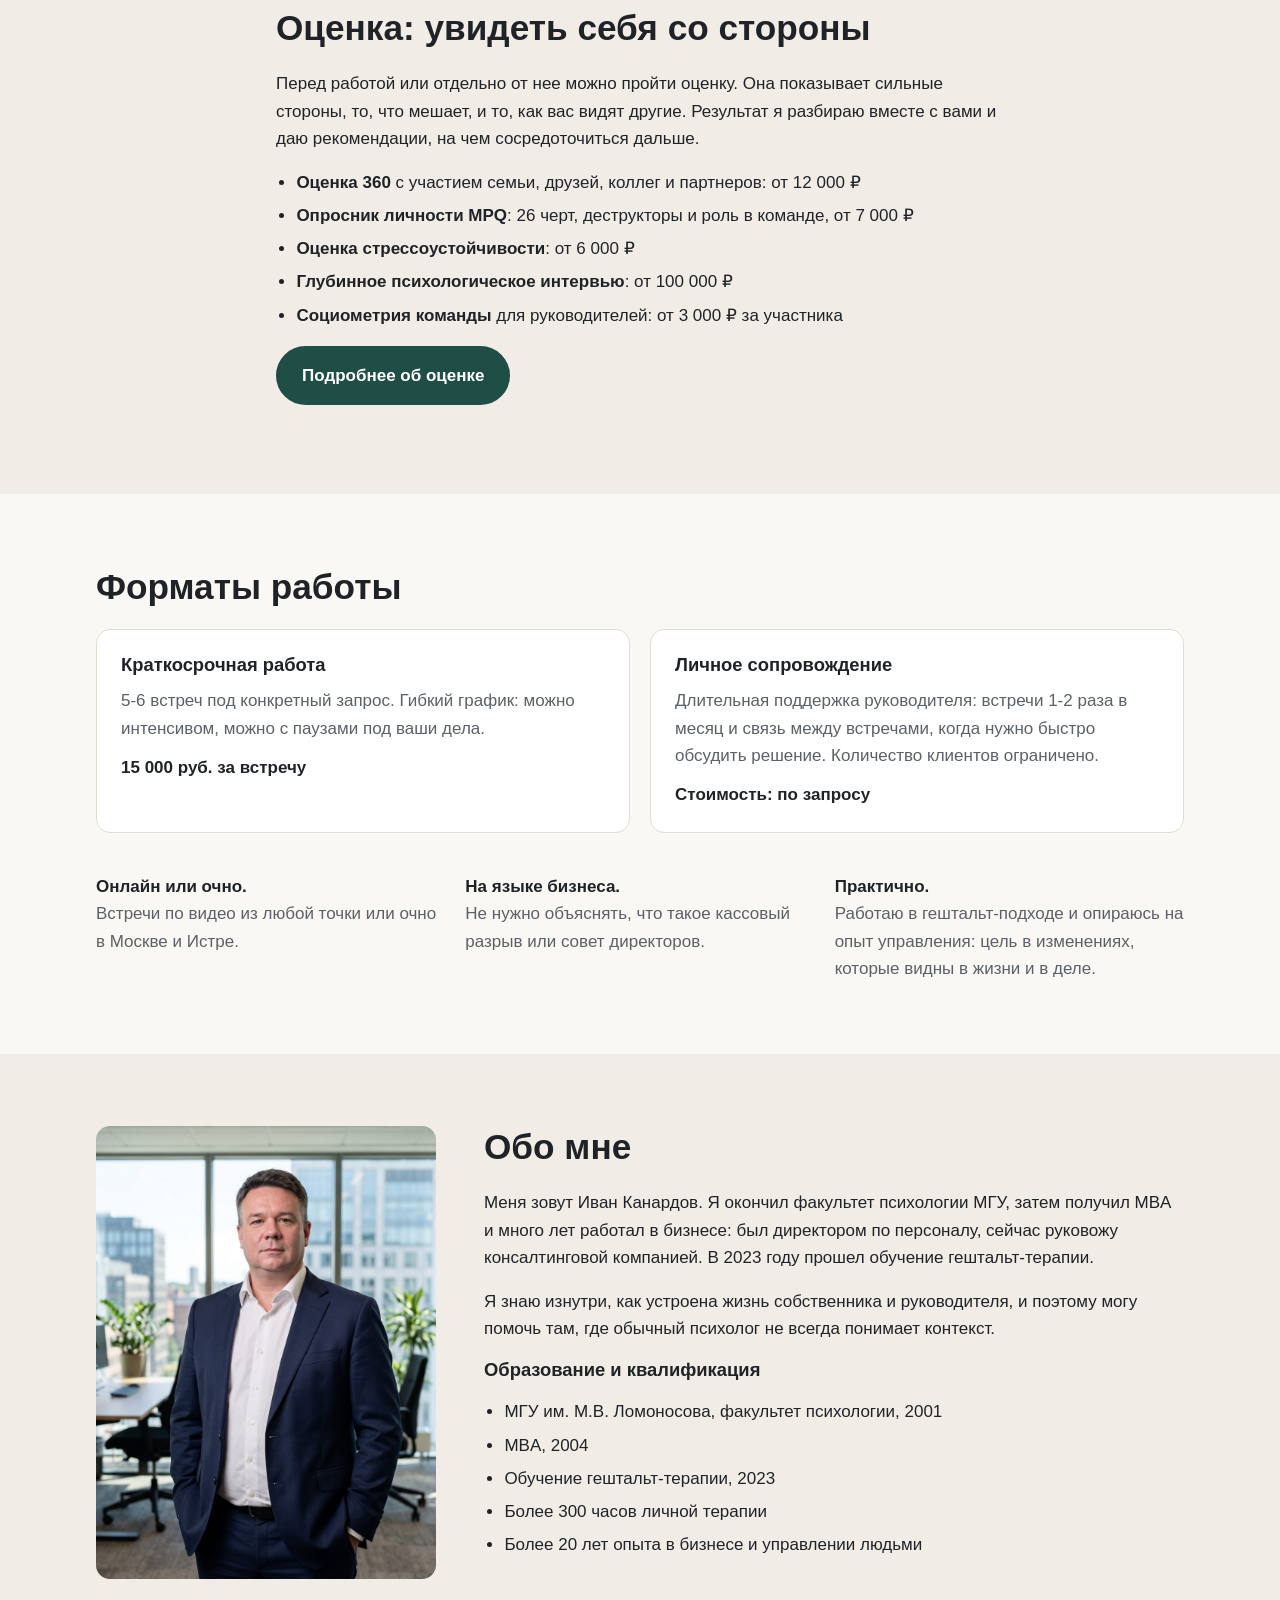
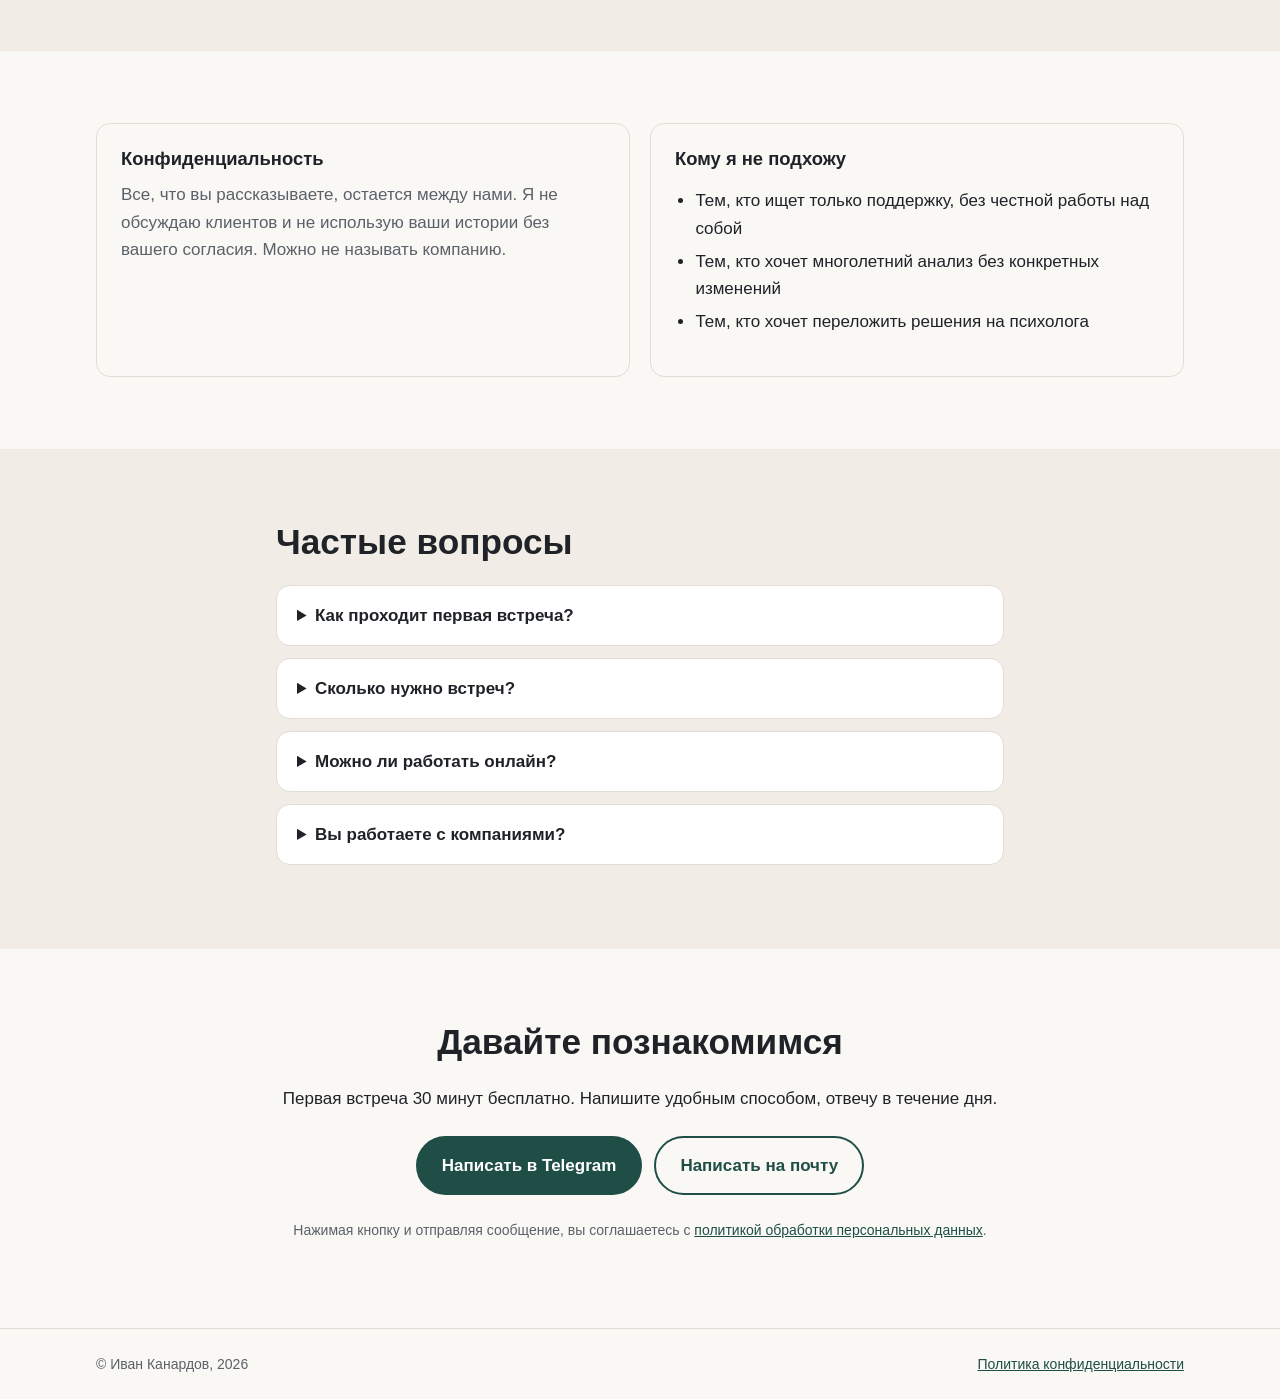
==== commit a5b1c955: "Раздел Статьи и первая статья: психолог или коуч Co-Authored-By: Claude Opus 5.5 <noreply@anthropic." ====
--- a/index.html
+++ b/index.html
@@ -28,6 +28,7 @@
     <nav class="nav">
       <a href="#help">С чем помогаю</a>
       <a href="ocenka.html">Оценка</a>
+      <a href="stati/">Статьи</a>
       <a href="#formats">Форматы</a>
       <a href="#about">Обо мне</a>
       <a href="#faq">Вопросы</a>
--- a/style.css
+++ b/style.css
@@ -125,3 +125,10 @@
 .method__lead { font-size: 1.1rem; }
 .method__price { margin-top: 24px; }
 .method__price span { display: block; font-weight: 400; color: var(--muted); margin-top: 4px; }
+
+/* Статьи */
+.article h2 { margin-top: 1.6em; }
+.article .eyebrow a { color: inherit; text-decoration: none; }
+.article-card { display: block; text-decoration: none; color: var(--text); margin-bottom: 20px; }
+.article-card:hover { border-color: var(--accent); }
+.article-card h3 { color: var(--text); }
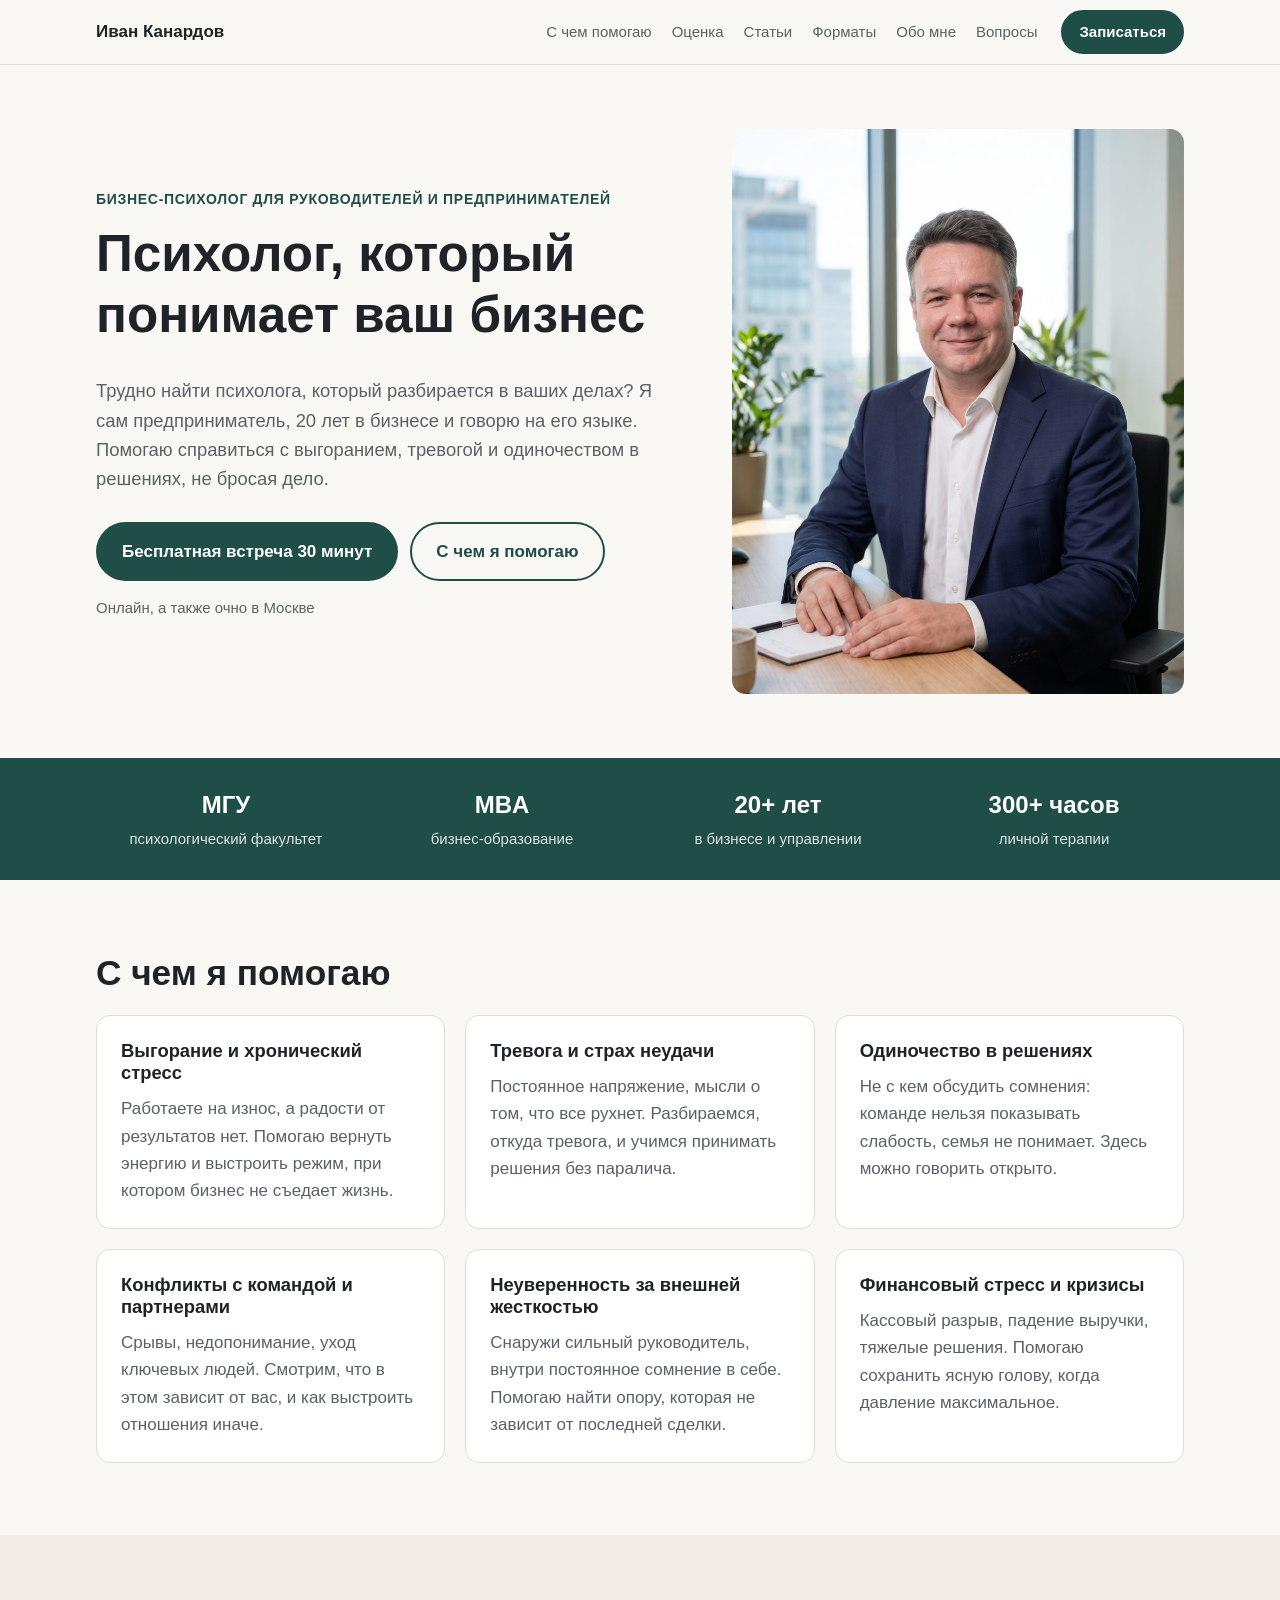
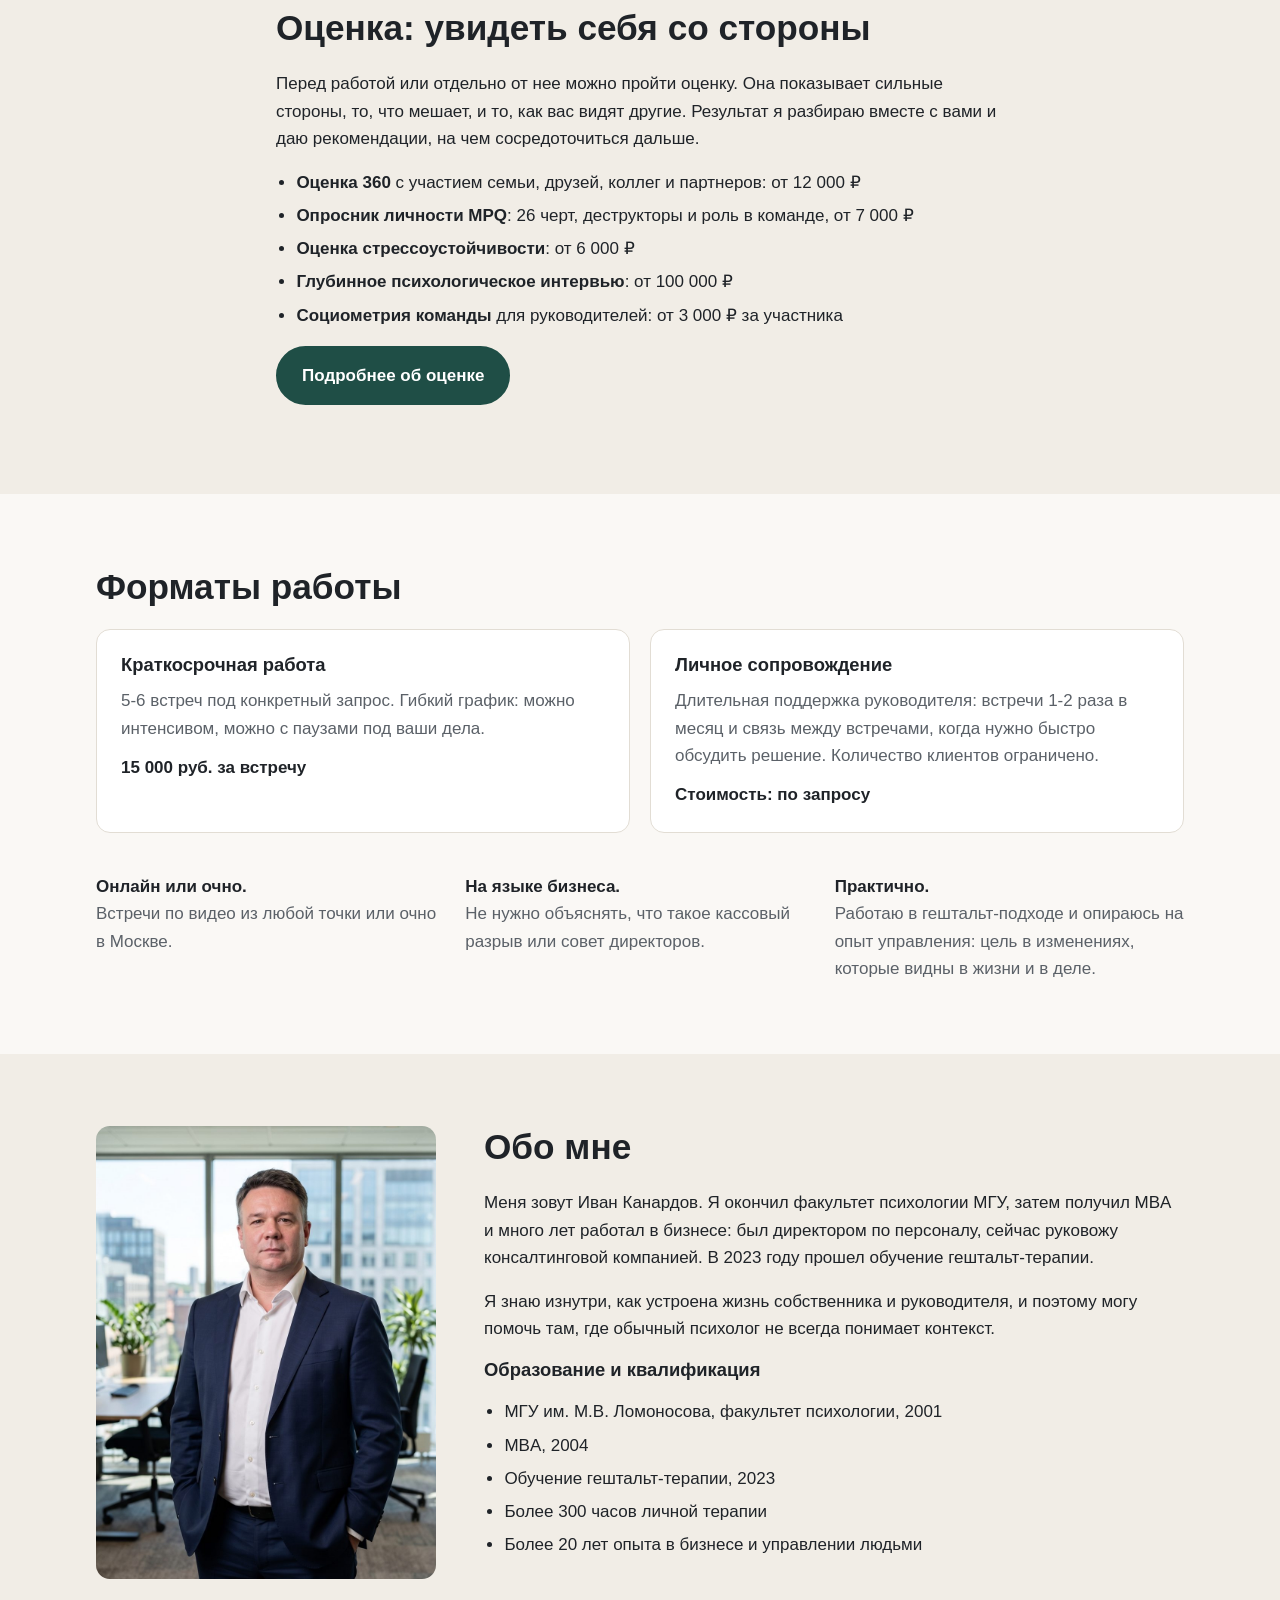
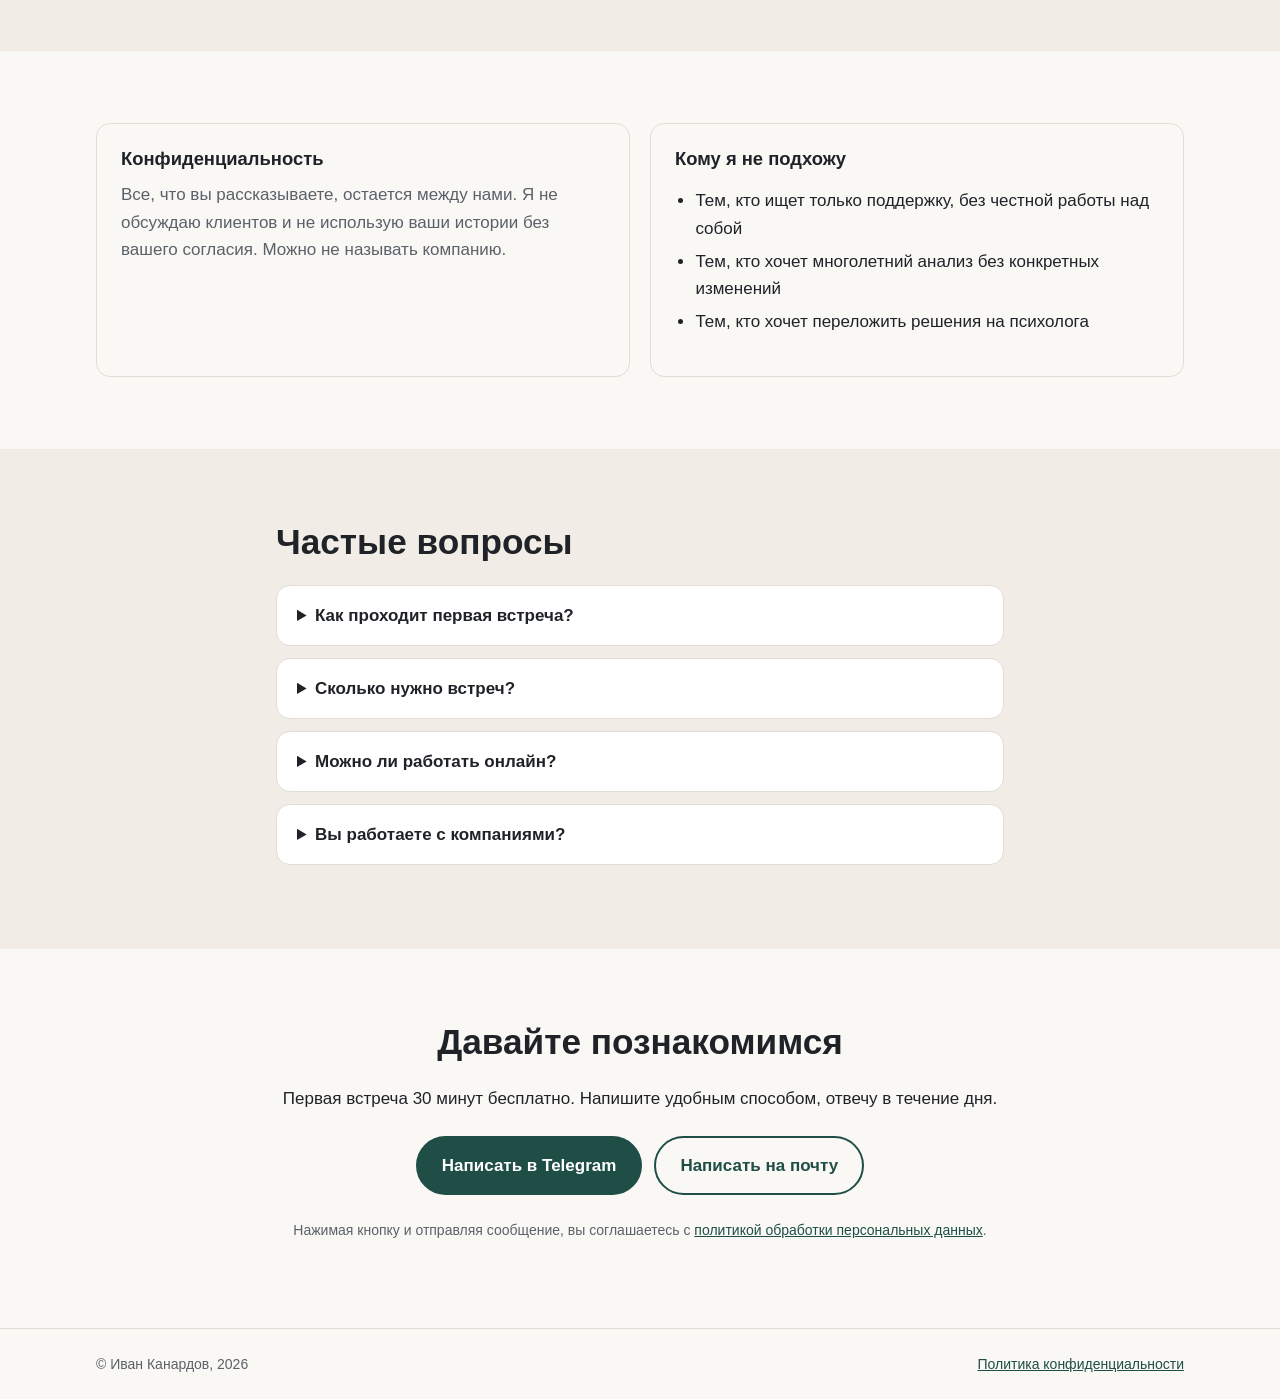
==== commit d156f6c8: "Убрать Истру из очных встреч Co-Authored-By: Claude Opus 5.5 <noreply@anthropic.com> Claude-Session:" ====
--- a/index.html
+++ b/index.html
@@ -4,7 +4,17 @@
 <meta charset="utf-8">
 <meta name="viewport" content="width=device-width, initial-scale=1">
 <title>Иван Канардов, бизнес-психолог для руководителей и предпринимателей</title>
-<meta name="description" content="Психолог для предпринимателей и руководителей. Выгорание, тревога, решения под давлением, конфликты в команде. МГУ, MBA, 20+ лет в бизнесе. Онлайн, очно в Москве и Истре.">
+<meta name="description" content="Психолог для предпринимателей и руководителей. Выгорание, тревога, решения под давлением, конфликты в команде. МГУ, MBA, 20+ лет в бизнесе. Онлайн, очно в Москве.">
+<link rel="canonical" href="https://kanardov.pro/">
+<meta name="geo.region" content="RU-MOS">
+<meta name="geo.placename" content="Москва">
+<meta property="og:type" content="website">
+<meta property="og:locale" content="ru_RU">
+<meta property="og:title" content="Иван Канардов, бизнес-психолог для руководителей и предпринимателей">
+<meta property="og:description" content="Психолог для предпринимателей и руководителей. МГУ, MBA, 20+ лет в бизнесе. Онлайн, очно в Москве.">
+<meta property="og:url" content="https://kanardov.pro/">
+<meta property="og:image" content="https://kanardov.pro/img/photo.jpg">
+<script type="application/ld+json">{"@context": "https://schema.org", "@graph": [{"@type": "Person", "@id": "https://kanardov.pro/#person", "name": "Иван Канардов", "jobTitle": "Бизнес-психолог", "description": "Психолог для руководителей, собственников и предпринимателей. Работает с выгоранием, тревогой, одиночеством руководителя, решениями под давлением и конфликтами в команде. Специализация: психодиагностика (оценка 360, опросник MPQ).", "url": "https://kanardov.pro/", "image": "https://kanardov.pro/img/photo.jpg", "email": "mailto:kanardov@gmail.com", "alumniOf": {"@type": "CollegeOrUniversity", "name": "МГУ им. М.В. Ломоносова, факультет психологии"}, "knowsAbout": ["бизнес-психология", "психология руководителя", "выгорание", "тревожность", "психодиагностика", "оценка 360", "опросник MPQ", "гештальт-терапия"], "sameAs": ["https://t.me/KanardovIvan", "https://www.b17.ru/kanardov/"]}, {"@type": "ProfessionalService", "@id": "https://kanardov.pro/#service", "name": "Иван Канардов, бизнес-психолог для руководителей", "url": "https://kanardov.pro/", "image": "https://kanardov.pro/img/photo.jpg", "founder": {"@id": "https://kanardov.pro/#person"}, "description": "Психологические консультации и психодиагностика для руководителей и предпринимателей. Онлайн, а также очно в Москве.", "priceRange": "от 15 000 ₽ за встречу", "email": "kanardov@gmail.com", "address": {"@type": "PostalAddress", "addressLocality": "Москва", "addressRegion": "Москва", "addressCountry": "RU"}, "areaServed": [{"@type": "City", "name": "Москва"}, {"@type": "AdministrativeArea", "name": "Московская область"}, {"@type": "Country", "name": "Россия"}], "availableLanguage": "ru", "sameAs": ["https://t.me/KanardovIvan", "https://www.b17.ru/kanardov/"]}, {"@type": "FAQPage", "mainEntity": [{"@type": "Question", "name": "Как проходит первая встреча?", "acceptedAnswer": {"@type": "Answer", "text": "Это бесплатный разговор на 30 минут по видео. Вы рассказываете, что беспокоит, я задаю вопросы и говорю, чем могу помочь. Решение о дальнейшей работе принимаете вы."}}, {"@type": "Question", "name": "Сколько нужно встреч?", "acceptedAnswer": {"@type": "Answer", "text": "Под конкретный запрос часто хватает 5-6 встреч. Если задача шире, договоримся о длительном сопровождении."}}, {"@type": "Question", "name": "Можно ли работать онлайн?", "acceptedAnswer": {"@type": "Answer", "text": "Да, большинство встреч проходит онлайн. Это удобно при плотном графике и командировках."}}, {"@type": "Question", "name": "Вы работаете с компаниями?", "acceptedAnswer": {"@type": "Answer", "text": "Да: диагностика команд, сопровождение руководителей, помощь в конфликтах. Напишите, обсудим задачу."}}]}]}</script>
 <link rel="stylesheet" href="style.css">
 <!-- Yandex.Metrika counter -->
 <script type="text/javascript">
@@ -47,7 +57,7 @@
         <a href="#contact" class="btn">Бесплатная встреча 30 минут</a>
         <a href="#help" class="btn btn--ghost">С чем я помогаю</a>
       </div>
-      <p class="hero__note">Онлайн, а также очно в Москве и Истре</p>
+      <p class="hero__note">Онлайн, а также очно в Москве</p>
     </div>
     <div class="hero__photo">
       <img src="img/photo.jpg" alt="Иван Канардов" onerror="this.parentNode.classList.add('hero__photo--empty')">
@@ -127,7 +137,7 @@
       </article>
     </div>
     <ul class="how">
-      <li><b>Онлайн или очно.</b> Встречи по видео из любой точки или очно в Москве и Истре.</li>
+      <li><b>Онлайн или очно.</b> Встречи по видео из любой точки или очно в Москве.</li>
       <li><b>На языке бизнеса.</b> Не нужно объяснять, что такое кассовый разрыв или совет директоров.</li>
       <li><b>Практично.</b> Работаю в гештальт-подходе и опираюсь на опыт управления: цель в изменениях, которые видны в жизни и в деле.</li>
     </ul>
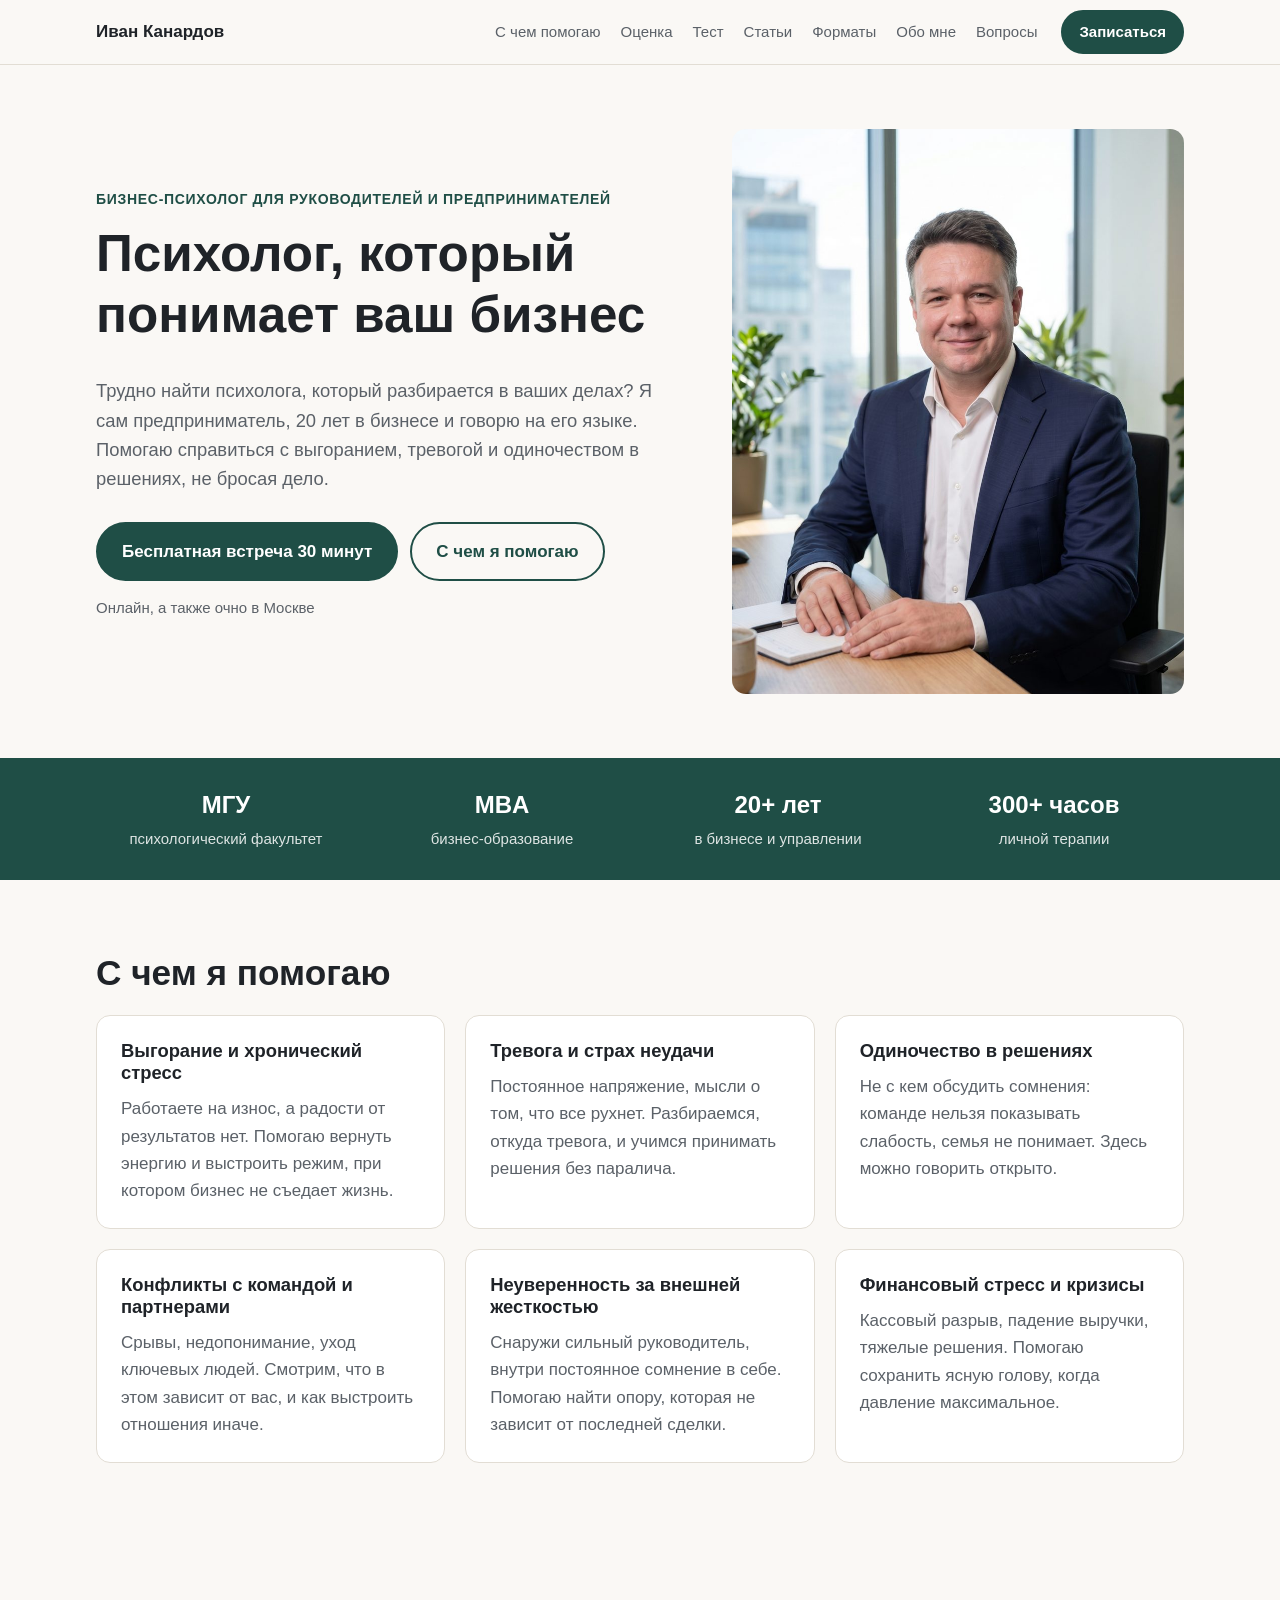
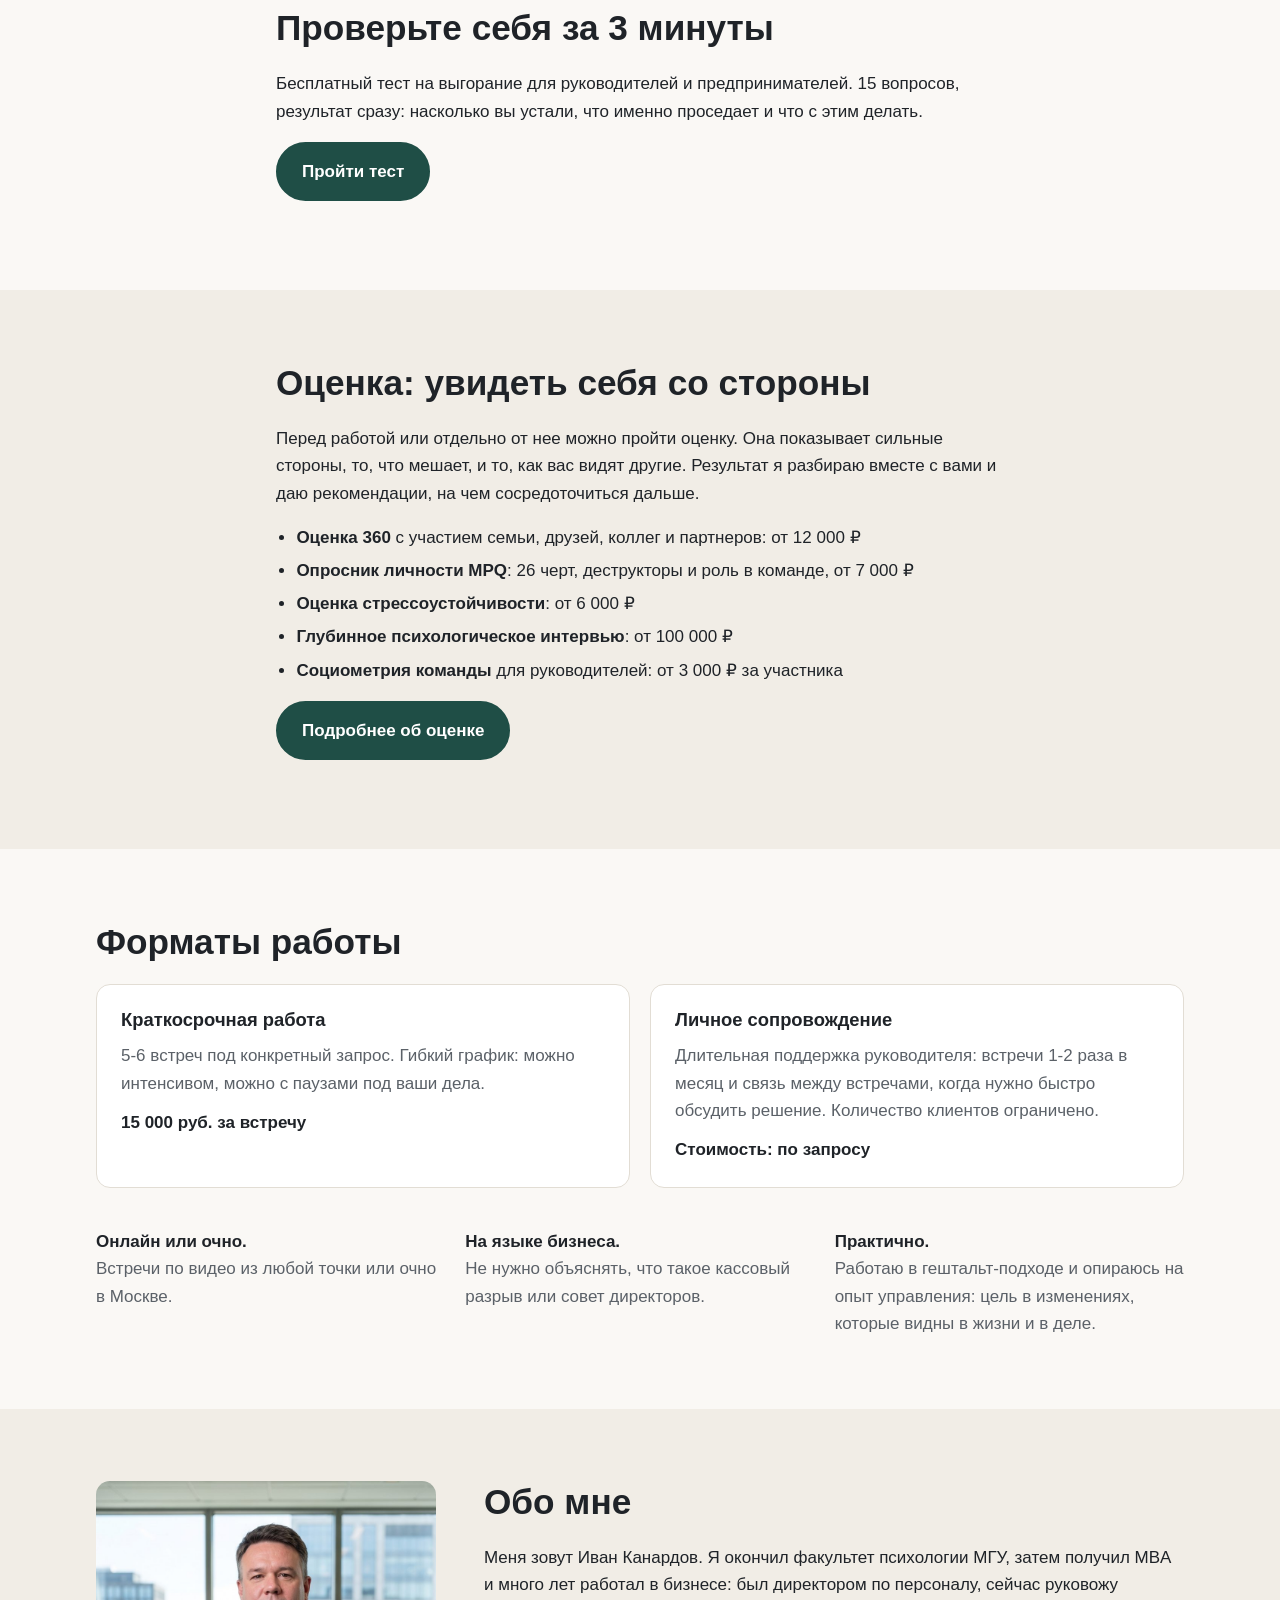
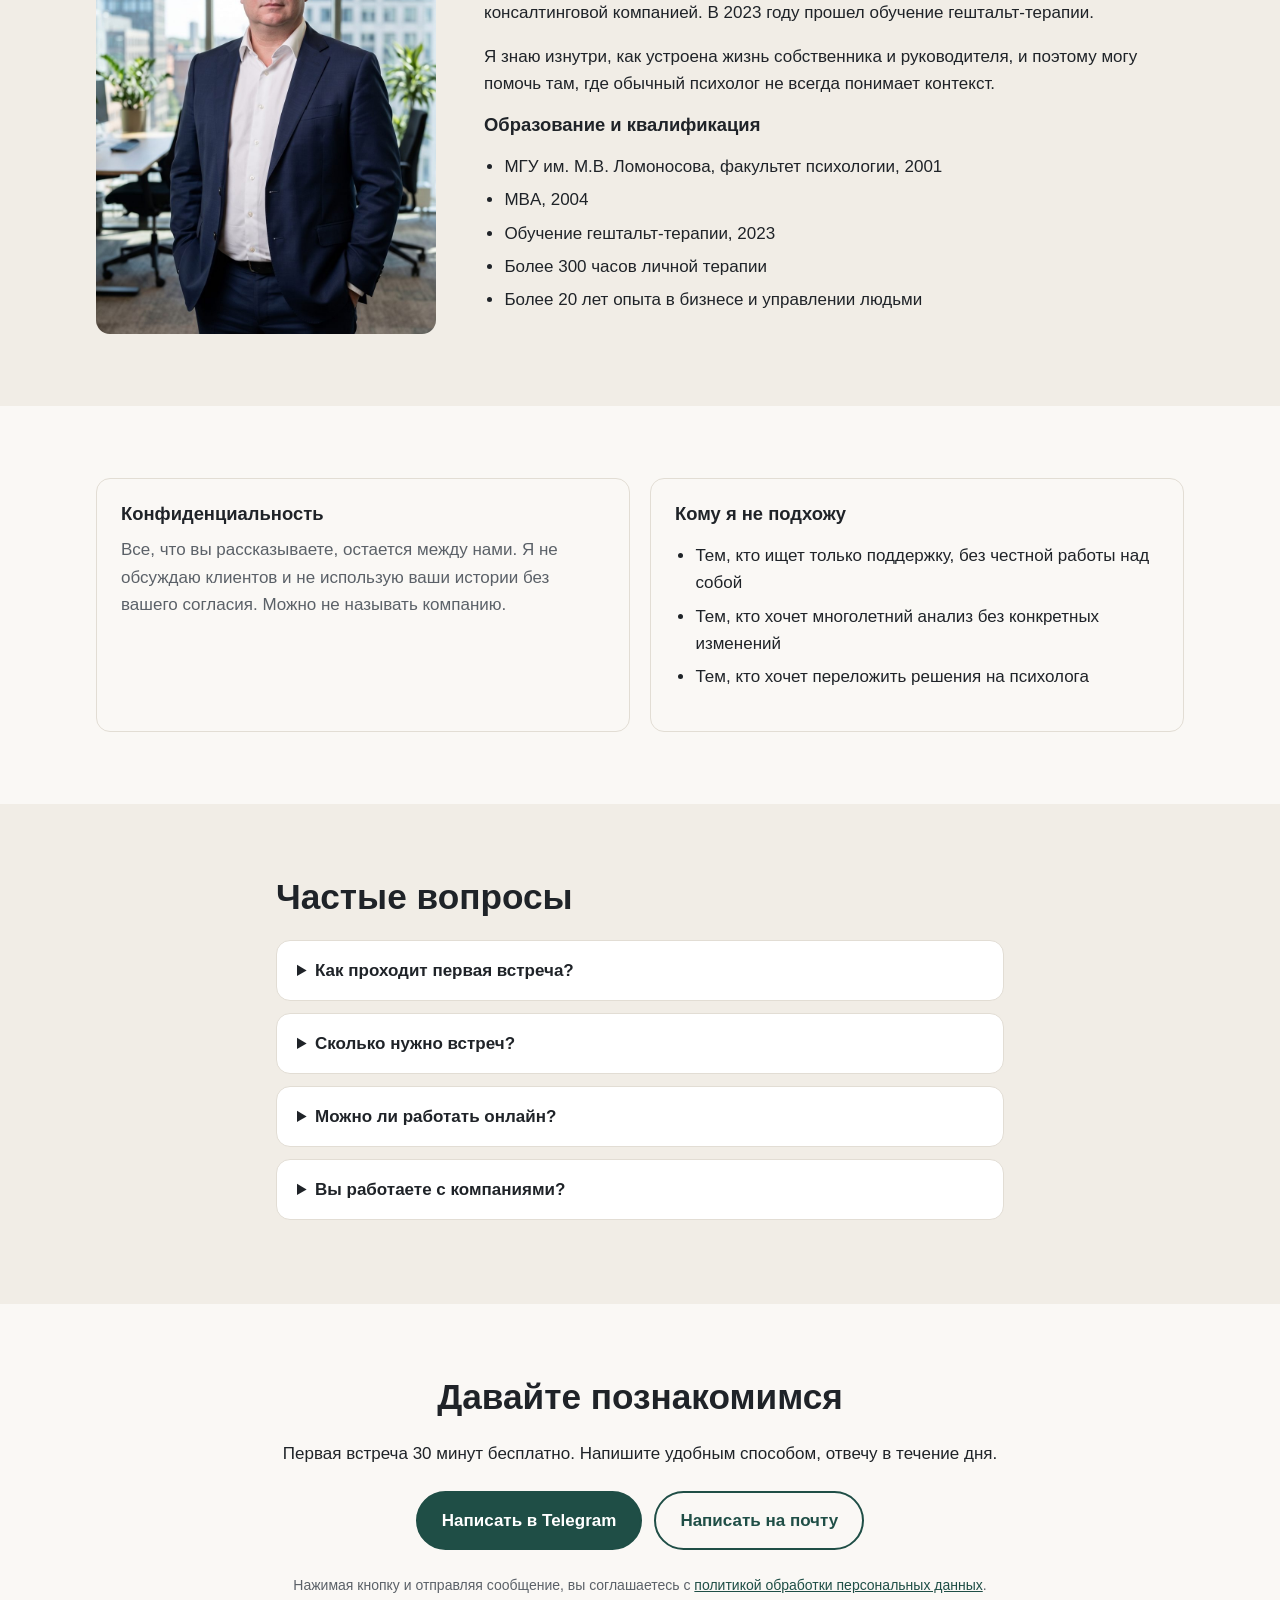
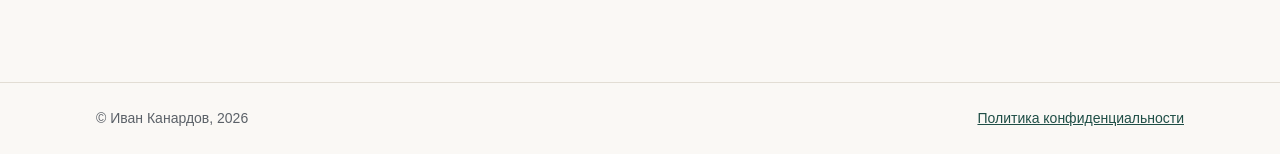
==== commit 6018e782: "Бесплатный тест на выгорание для руководителя Страница test-vygoranie.html: 15 вопросов, результат с" ====
--- a/index.html
+++ b/index.html
@@ -38,6 +38,7 @@
     <nav class="nav">
       <a href="#help">С чем помогаю</a>
       <a href="ocenka.html">Оценка</a>
+      <a href="test-vygoranie.html">Тест</a>
       <a href="stati/">Статьи</a>
       <a href="#formats">Форматы</a>
       <a href="#about">Обо мне</a>
@@ -103,6 +104,14 @@
         <p>Кассовый разрыв, падение выручки, тяжелые решения. Помогаю сохранить ясную голову, когда давление максимальное.</p>
       </article>
     </div>
+  </div>
+</section>
+
+<section id="test" class="section">
+  <div class="wrap narrow">
+    <h2>Проверьте себя за 3 минуты</h2>
+    <p>Бесплатный тест на выгорание для руководителей и предпринимателей. 15 вопросов, результат сразу: насколько вы устали, что именно проседает и что с этим делать.</p>
+    <p><a class="btn" href="test-vygoranie.html">Пройти тест</a></p>
   </div>
 </section>
 
--- a/style.css
+++ b/style.css
@@ -132,3 +132,24 @@
 .article-card { display: block; text-decoration: none; color: var(--text); margin-bottom: 20px; }
 .article-card:hover { border-color: var(--accent); }
 .article-card h3 { color: var(--text); }
+
+/* Тест */
+.quiz-card { background: var(--card); border: 1px solid var(--line); border-radius: var(--radius); padding: 32px; }
+.quiz__progress, .quiz__total { height: 8px; background: var(--bg-alt); border-radius: 999px; overflow: hidden; }
+.quiz__progress span, .quiz__total span { display: block; height: 100%; background: var(--accent); width: 0; transition: width .3s; }
+.quiz__total { height: 12px; margin: 8px 0 4px; }
+.quiz__total--thin { height: 8px; }
+.quiz__total .is-ok { background: #3c8d5a; }
+.quiz__total .is-warn { background: #d9a227; }
+.quiz__total .is-bad { background: #c2493d; }
+.quiz__q { font-size: 1.35rem; min-height: 3.2em; margin-top: 8px; }
+.quiz__answers { display: grid; gap: 10px; }
+.quiz__answer { font: inherit; text-align: left; padding: 14px 18px; border: 2px solid var(--line); border-radius: 12px; background: var(--bg); color: var(--text); cursor: pointer; transition: border-color .15s, background .15s; }
+.quiz__answer:hover { border-color: var(--accent); }
+.quiz__answer.is-selected { border-color: var(--accent); background: var(--bg-alt); }
+.quiz__back { font: inherit; font-size: 15px; background: none; border: 0; color: var(--muted); margin-top: 16px; cursor: pointer; padding: 0; }
+.quiz__scale { margin-bottom: 16px; }
+.quiz__scale-head { display: flex; justify-content: space-between; }
+.quiz__scale .small { margin: 4px 0 0; }
+.quiz__cta { background: var(--bg-alt); border-radius: var(--radius); padding: 24px; margin: 28px 0 20px; text-align: center; }
+@media (max-width: 860px) { .quiz-card { padding: 20px; } }
